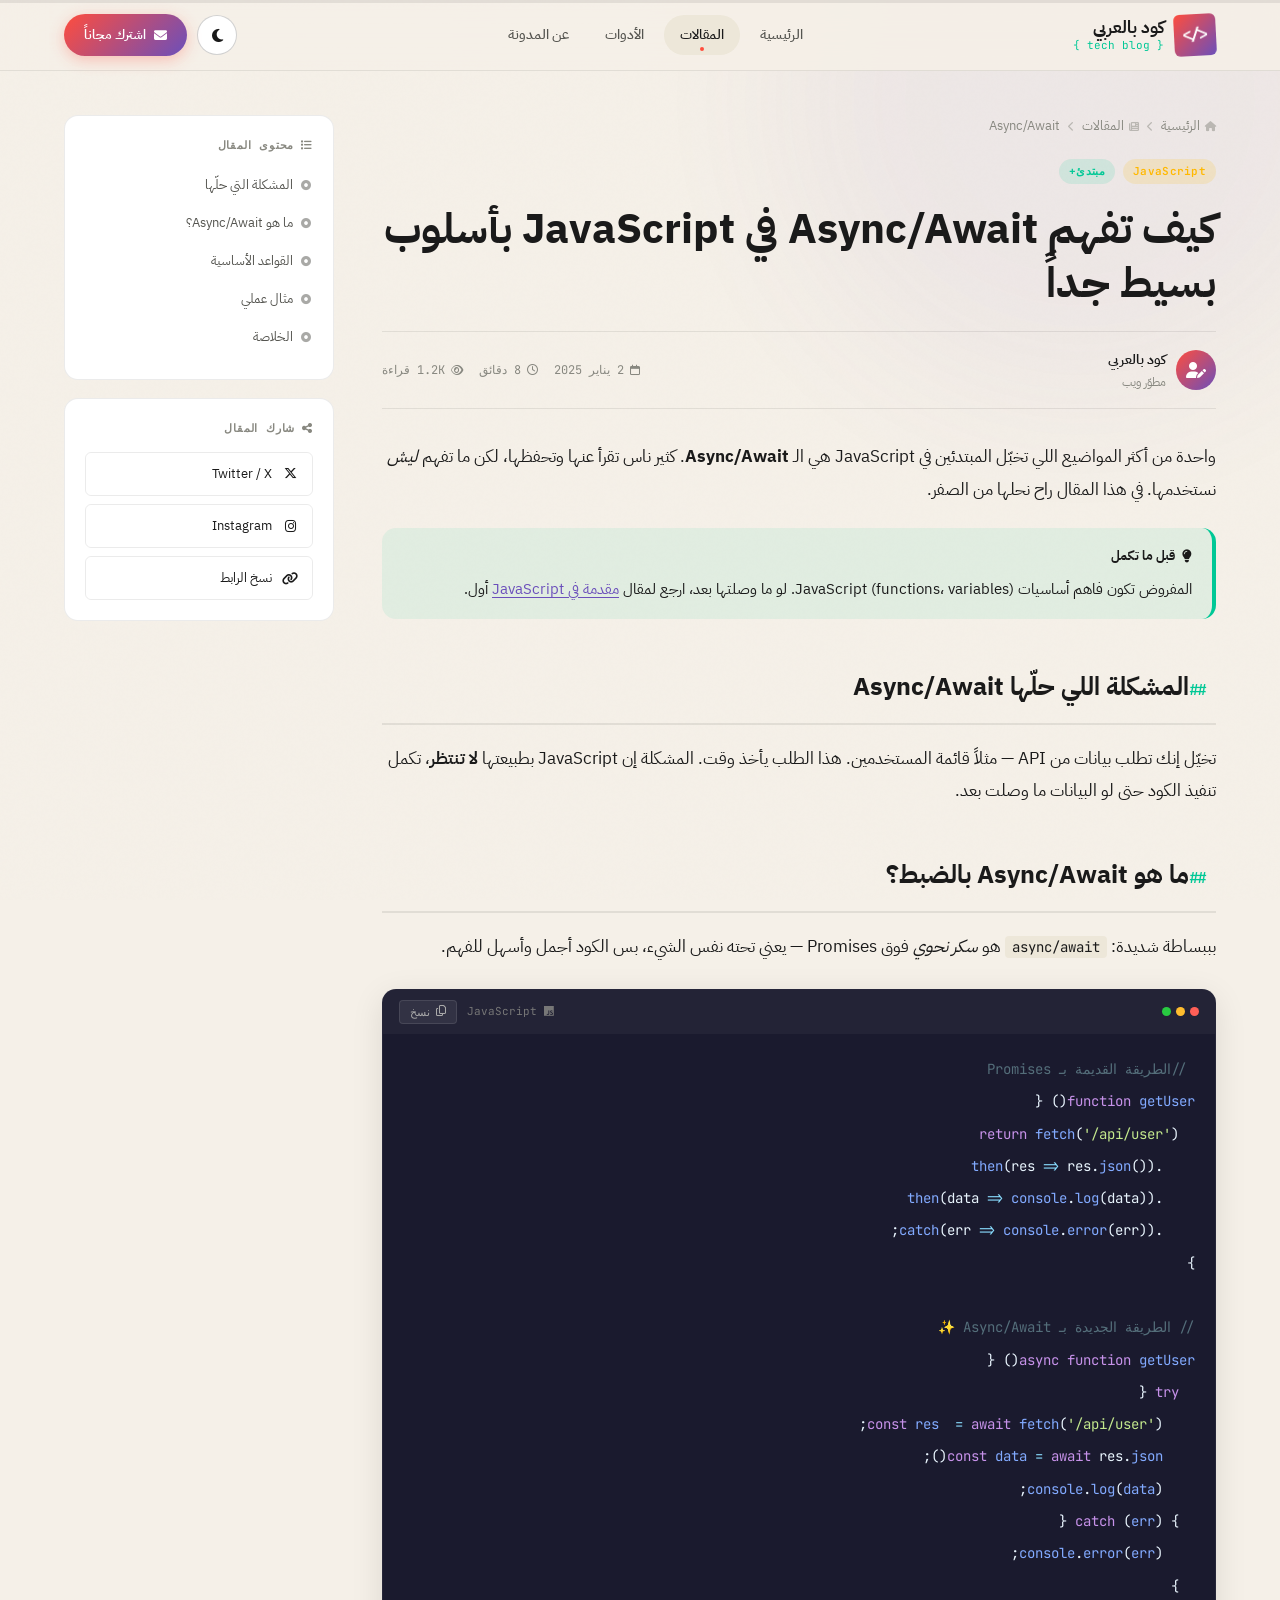
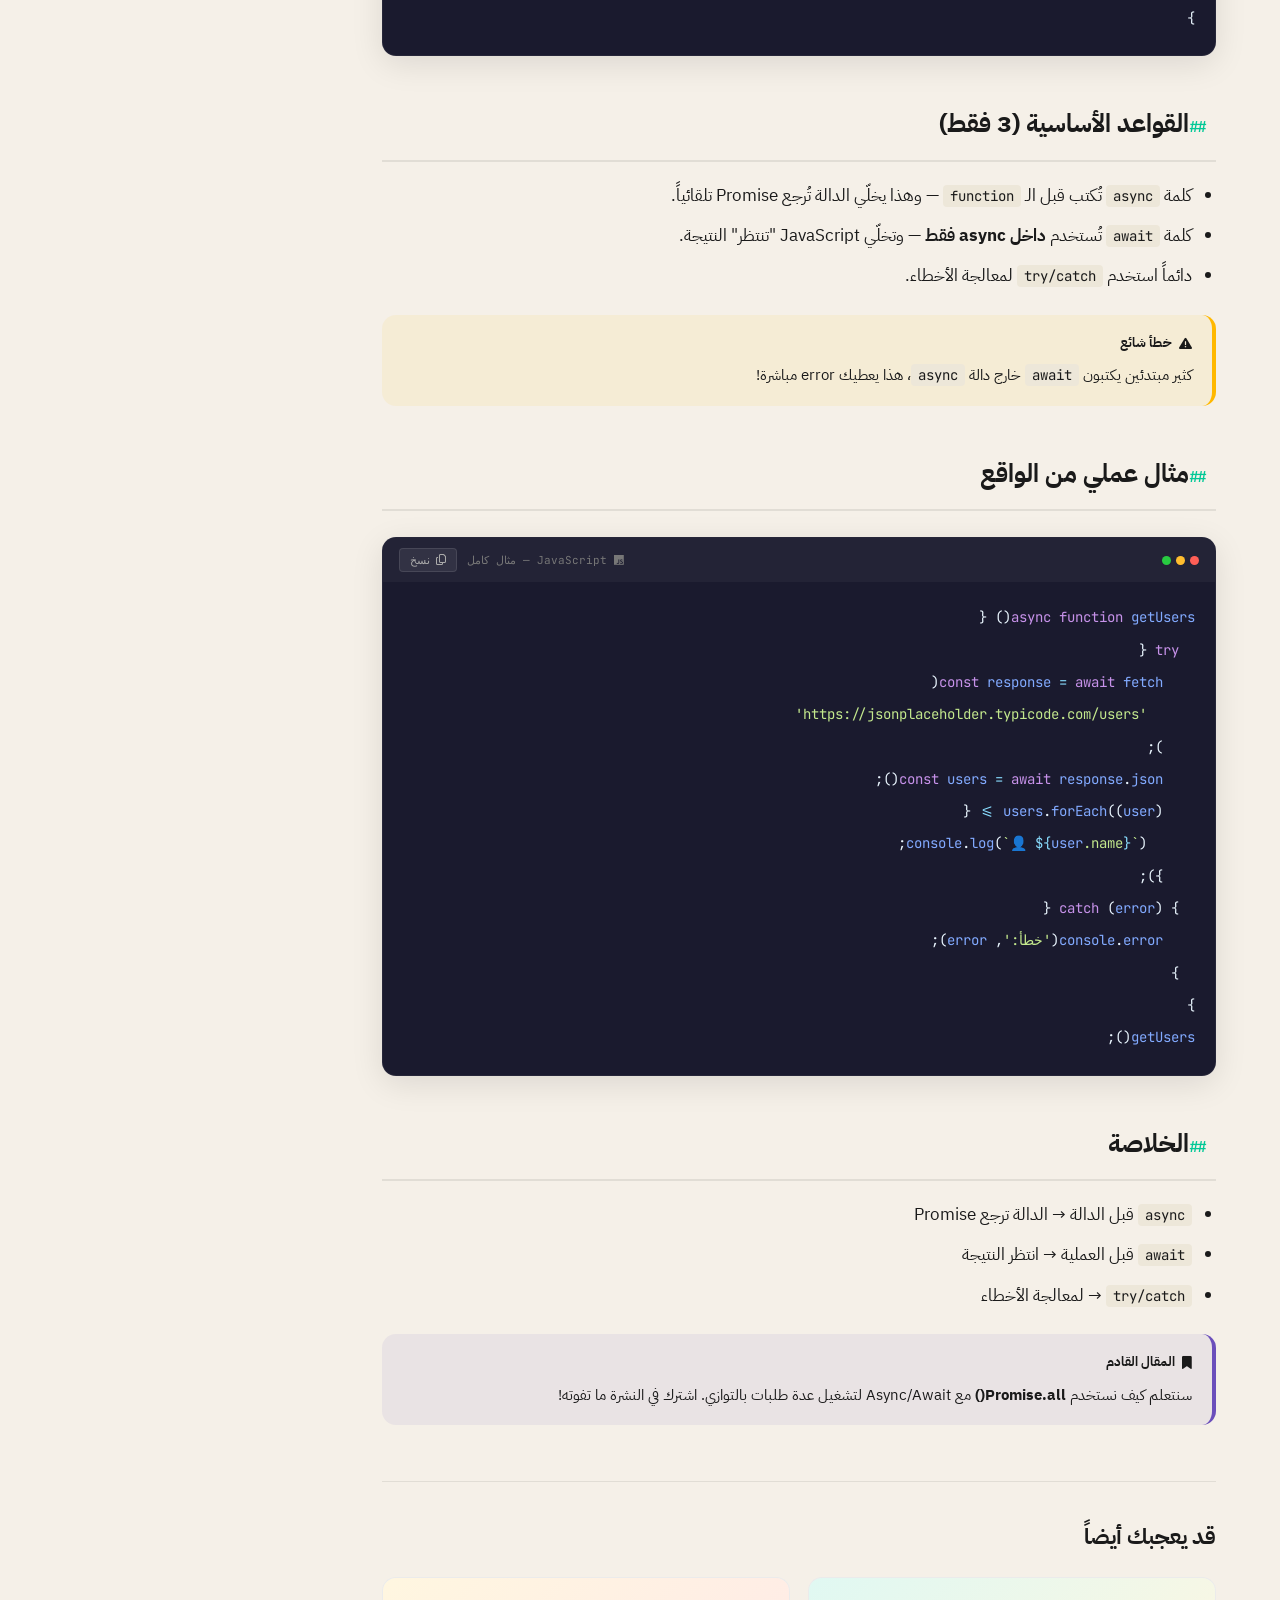
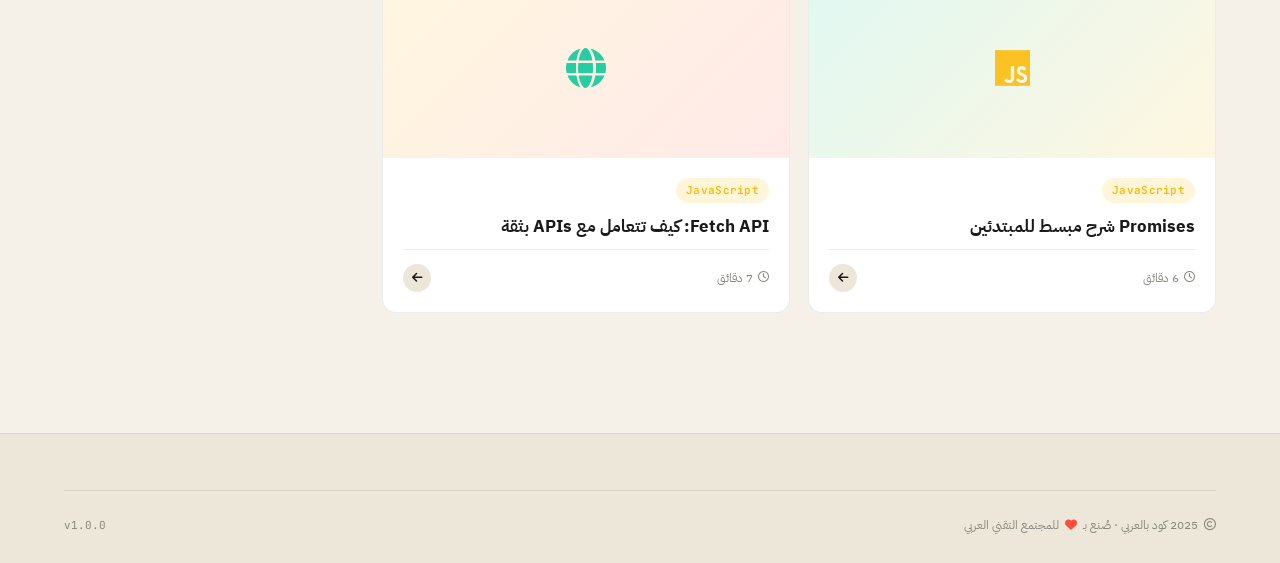
==== blog/article.html @ d5d23e2a "first commit" ====
<!DOCTYPE html>
<html lang="ar" dir="rtl" data-theme="light">
<head>
  <meta charset="UTF-8" />
  <meta name="viewport" content="width=device-width, initial-scale=1.0" />
  <title>Async/Await في JavaScript | كود بالعربي</title>
  <link rel="stylesheet" href="../css/style.css" />
  <link rel="stylesheet" href="https://cdnjs.cloudflare.com/ajax/libs/font-awesome/6.5.1/css/all.min.css" />
  <link rel="icon" href="data:image/svg+xml,<svg xmlns='http://www.w3.org/2000/svg' viewBox='0 0 32 32'><rect width='32' height='32' rx='6' fill='%23FF4D3D'/><text y='22' x='5' font-size='16' fill='white' font-family='monospace' font-weight='bold'>&lt;/&gt;</text></svg>" />
  <style>
    .reading-progress { position:fixed; top:0; right:0; left:0; height:3px; background:rgba(0,0,0,0.08); z-index:200; }
    .progress-bar { height:100%; background:linear-gradient(90deg,var(--accent-1),var(--accent-4),var(--accent-2)); width:0%; transition:width 0.1s linear; }

    .article-layout { display:grid; grid-template-columns:1fr 270px; gap:48px; padding:44px 0 80px; align-items:start; }
    @media(max-width:1024px){ .article-layout{grid-template-columns:1fr;} .article-sidebar{display:none;} }

    .article-breadcrumb { display:flex; gap:8px; align-items:center; font-size:13px; color:var(--text-muted); margin-bottom:22px; flex-wrap:wrap; }
    .article-breadcrumb a { color:var(--text-muted); text-decoration:none; display:flex; align-items:center; gap:5px; }
    .article-breadcrumb a:hover { color:var(--accent-1); }
    .article-breadcrumb i { font-size:10px; opacity:0.5; }

    .article-tags { display:flex; gap:8px; flex-wrap:wrap; margin-bottom:18px; }
    .article-title { font-size:clamp(24px,4vw,42px); font-weight:700; line-height:1.3; margin-bottom:20px; }

    .article-meta { display:flex; align-items:center; gap:20px; padding:16px 0; border-top:1px solid var(--border); border-bottom:1px solid var(--border); margin-bottom:32px; flex-wrap:wrap; }
    .author { display:flex; align-items:center; gap:10px; }
    .author-avatar { width:40px; height:40px; border-radius:50%; background:linear-gradient(135deg,var(--accent-1),var(--accent-4)); display:flex; align-items:center; justify-content:center; font-size:16px; color:#fff; flex-shrink:0; }
    .author-name { font-size:14px; font-weight:600; }
    .author-role { font-size:12px; color:var(--text-muted); }
    .meta-items { display:flex; gap:16px; flex-wrap:wrap; margin-right:auto; }
    .meta-item { display:flex; align-items:center; gap:6px; font-size:12px; color:var(--text-muted); font-family:var(--font-mono); }
    .meta-item i { font-size:11px; }

    .article-body { font-size:17px; line-height:1.9; }
    .article-body h2 { font-size:25px; font-weight:700; margin:44px 0 18px; padding-bottom:12px; border-bottom:2px solid var(--border); }
    .article-body h2::before { content:'## '; font-family:var(--font-mono); font-size:15px; color:var(--accent-2); }
    .article-body h3 { font-size:20px; font-weight:700; margin:34px 0 14px; }
    .article-body p { margin-bottom:20px; }
    .article-body a { color:var(--accent-4); text-decoration:underline; text-underline-offset:3px; }
    .article-body ul,.article-body ol { padding-right:24px; margin-bottom:20px; }
    .article-body li { margin-bottom:8px; }
    .article-body code { font-family:var(--font-mono); font-size:14px; background:var(--bg-secondary); padding:2px 7px; border-radius:4px; }

    .code-block { background:var(--bg-code); border-radius:var(--radius-md); overflow:hidden; margin:26px 0; border:1px solid rgba(255,255,255,0.05); box-shadow:var(--shadow-md); }
    .code-block-header { background:rgba(255,255,255,0.04); padding:10px 16px; display:flex; align-items:center; gap:10px; }
    .code-block-dots { display:flex; gap:5px; }
    .code-block-dots span { width:9px; height:9px; border-radius:50%; }
    .code-block-dots span:nth-child(1){background:#FF5F57;}
    .code-block-dots span:nth-child(2){background:#FFBD2E;}
    .code-block-dots span:nth-child(3){background:#28CA41;}
    .code-block-lang { font-family:var(--font-mono); font-size:11px; color:#777; margin-right:auto; }
    .code-copy-btn { display:inline-flex; align-items:center; gap:6px; background:rgba(255,255,255,0.07); border:1px solid rgba(255,255,255,0.1); color:#aaa; font-size:11px; font-family:var(--font-mono); padding:4px 10px; border-radius:4px; cursor:pointer; transition:all var(--transition); }
    .code-copy-btn:hover { background:rgba(255,255,255,0.14); color:#fff; }
    .code-copy-btn.copied { color:var(--accent-2); border-color:var(--accent-2); }
    .code-block pre { padding:20px; overflow-x:auto; margin:0; }
    .code-block code { font-family:var(--font-mono); font-size:14px; line-height:1.8; color:#E8F4FD; background:none; padding:0; border-radius:0; }

    .note { padding:16px 20px; border-radius:var(--radius-md); margin:22px 0; border-right:4px solid; font-size:15px; }
    .note-info { background:rgba(107,79,187,0.08); border-color:var(--accent-4); }
    .note-tip  { background:rgba(0,200,150,0.08);  border-color:var(--accent-2); }
    .note-warn { background:rgba(255,184,0,0.08);  border-color:var(--accent-3); }
    .note-title { font-weight:700; margin-bottom:6px; font-size:13px; display:flex; align-items:center; gap:7px; }

    .article-sidebar { position:sticky; top:100px; }
    .sidebar-box { background:var(--bg-card); border:1px solid var(--border); border-radius:var(--radius-md); padding:20px; margin-bottom:18px; }
    .sidebar-box-title { font-size:11px; font-weight:700; font-family:var(--font-mono); color:var(--text-muted); letter-spacing:0.8px; text-transform:uppercase; margin-bottom:14px; display:flex; align-items:center; gap:7px; }
    .toc-list { list-style:none; }
    .toc-list li { margin-bottom:6px; }
    .toc-list a { font-size:13px; color:var(--text-secondary); text-decoration:none; display:flex; align-items:center; gap:8px; padding:5px 0 5px 12px; border-right:2px solid transparent; transition:all var(--transition); }
    .toc-list a i { font-size:10px; opacity:0.5; }
    .toc-list a:hover,.toc-list a.active { color:var(--accent-1); border-right-color:var(--accent-1); }
    .share-btns { display:flex; flex-direction:column; gap:8px; }
    .share-btn { display:flex; align-items:center; gap:10px; padding:10px 14px; border-radius:var(--radius-sm); border:1px solid var(--border); background:transparent; font-family:var(--font-ar); font-size:13px; color:var(--text-primary); cursor:pointer; transition:all var(--transition); text-decoration:none; }
    .share-btn i { width:16px; text-align:center; }
    .share-btn:hover { background:var(--bg-secondary); transform:translateX(-4px); }

    .article-footer { margin-top:56px; padding-top:36px; border-top:1px solid var(--border); }
    .related-title { font-size:22px; font-weight:700; margin-bottom:22px; }
    .related-grid { display:grid; grid-template-columns:repeat(2,1fr); gap:18px; }
    @media(max-width:640px){ .related-grid{grid-template-columns:1fr;} }
  </style>
</head>
<body>

  <div class="reading-progress"><div class="progress-bar" id="progress-bar"></div></div>
  <div class="bg-noise"></div>
  <div class="bg-orbs"><div class="orb orb-1" style="opacity:0.05;"></div></div>

  <div class="wrapper">

    <header class="site-header">
      <div class="container">
        <div class="header-inner">
          <a href="../index.html" class="logo">
            <div class="logo-mark">&lt;/&gt;</div>
            <div class="logo-text">
              <span class="logo-title">كود بالعربي</span>
              <span class="logo-sub">{ tech blog }</span>
            </div>
          </a>
          <nav class="site-nav">
            <a href="../index.html"       class="nav-link">الرئيسية</a>
            <a href="index.html"          class="nav-link active">المقالات</a>
            <a href="../tools/index.html" class="nav-link">الأدوات</a>
            <a href="../index.html#about" class="nav-link">عن المدونة</a>
          </nav>
          <div class="header-actions">
            <button class="btn-theme" id="theme-toggle"><i class="fa-solid fa-moon"></i></button>
            <a href="../index.html#newsletter" class="btn-subscribe">
              <i class="fa-solid fa-envelope"></i> اشترك مجاناً
            </a>
          </div>
        </div>
      </div>
    </header>

    <div class="container">
      <div class="article-layout">

        <main>
          <header class="article-header reveal">
            <nav class="article-breadcrumb">
              <a href="../index.html"><i class="fa-solid fa-house"></i> الرئيسية</a>
              <i class="fa-solid fa-chevron-left"></i>
              <a href="index.html"><i class="fa-solid fa-newspaper"></i> المقالات</a>
              <i class="fa-solid fa-chevron-left"></i>
              <span>Async/Await</span>
            </nav>

            <div class="article-tags">
              <span class="card-tag tag-js">JavaScript</span>
              <span class="card-tag" style="background:rgba(0,200,150,0.12);color:var(--accent-2);">مبتدئ+</span>
            </div>

            <h1 class="article-title">كيف تفهم Async/Await في JavaScript بأسلوب بسيط جداً</h1>

            <div class="article-meta">
              <div class="author">
                <div class="author-avatar"><i class="fa-solid fa-user-pen"></i></div>
                <div>
                  <div class="author-name">كود بالعربي</div>
                  <div class="author-role">مطوّر ويب</div>
                </div>
              </div>
              <div class="meta-items">
                <span class="meta-item"><i class="fa-regular fa-calendar"></i> 2 يناير 2025</span>
                <span class="meta-item"><i class="fa-regular fa-clock"></i> 8 دقائق</span>
                <span class="meta-item"><i class="fa-regular fa-eye"></i> 1.2K قراءة</span>
              </div>
            </div>
          </header>

          <article class="article-body reveal">

            <p>واحدة من أكثر المواضيع اللي تخبّل المبتدئين في JavaScript هي الـ <strong>Async/Await</strong>. كثير ناس تقرأ عنها وتحفظها، لكن ما تفهم <em>ليش</em> نستخدمها. في هذا المقال راح نحلها من الصفر.</p>

            <div class="note note-tip">
              <div class="note-title"><i class="fa-solid fa-lightbulb"></i> قبل ما تكمل</div>
              المفروض تكون فاهم أساسيات JavaScript (functions، variables). لو ما وصلتها بعد، ارجع لمقال <a href="#">مقدمة في JavaScript</a> أول.
            </div>

            <h2 id="problem">المشكلة اللي حلّها Async/Await</h2>

            <p>تخيّل إنك تطلب بيانات من API — مثلاً قائمة المستخدمين. هذا الطلب يأخذ وقت. المشكلة إن JavaScript بطبيعتها <strong>لا تنتظر</strong>، تكمل تنفيذ الكود حتى لو البيانات ما وصلت بعد.</p>

            <h2 id="what-is">ما هو Async/Await بالضبط؟</h2>

            <p>بببساطة شديدة: <code>async/await</code> هو <em>سكر نحوي</em> فوق Promises — يعني تحته نفس الشيء، بس الكود أجمل وأسهل للفهم.</p>

            <div class="code-block">
              <div class="code-block-header">
                <div class="code-block-dots"><span></span><span></span><span></span></div>
                <span class="code-block-lang"><i class="fa-brands fa-js"></i> JavaScript</span>
                <button class="code-copy-btn" onclick="copyCode(this)">
                  <i class="fa-regular fa-copy"></i> نسخ
                </button>
              </div>
              <pre><code><span class="c-comment">// الطريقة القديمة بـ Promises</span>
<span class="c-keyword">function</span> <span class="c-func">getUser</span>() {
  <span class="c-keyword">return</span> <span class="c-func">fetch</span>(<span class="c-string">'/api/user'</span>)
    .<span class="c-func">then</span>(res <span class="c-op">=></span> res.<span class="c-func">json</span>())
    .<span class="c-func">then</span>(data <span class="c-op">=></span> <span class="c-func">console</span>.<span class="c-func">log</span>(data))
    .<span class="c-func">catch</span>(err <span class="c-op">=></span> <span class="c-func">console</span>.<span class="c-func">error</span>(err));
}

<span class="c-comment">// الطريقة الجديدة بـ Async/Await ✨</span>
<span class="c-keyword">async function</span> <span class="c-func">getUser</span>() {
  <span class="c-keyword">try</span> {
    <span class="c-keyword">const</span> <span class="c-var">res</span>  <span class="c-op">=</span> <span class="c-keyword">await</span> <span class="c-func">fetch</span>(<span class="c-string">'/api/user'</span>);
    <span class="c-keyword">const</span> <span class="c-var">data</span> <span class="c-op">=</span> <span class="c-keyword">await</span> res.<span class="c-func">json</span>();
    <span class="c-func">console</span>.<span class="c-func">log</span>(<span class="c-var">data</span>);
  } <span class="c-keyword">catch</span> (<span class="c-var">err</span>) {
    <span class="c-func">console</span>.<span class="c-func">error</span>(<span class="c-var">err</span>);
  }
}</code></pre>
            </div>

            <h2 id="rules">القواعد الأساسية (3 فقط)</h2>
            <ul>
              <li>كلمة <code>async</code> تُكتب قبل الـ <code>function</code> — وهذا يخلّي الدالة تُرجع Promise تلقائياً.</li>
              <li>كلمة <code>await</code> تُستخدم <strong>داخل async فقط</strong> — وتخلّي JavaScript "تنتظر" النتيجة.</li>
              <li>دائماً استخدم <code>try/catch</code> لمعالجة الأخطاء.</li>
            </ul>

            <div class="note note-warn">
              <div class="note-title"><i class="fa-solid fa-triangle-exclamation"></i> خطأ شائع</div>
              كثير مبتدئين يكتبون <code>await</code> خارج دالة <code>async</code>، هذا يعطيك error مباشرة!
            </div>

            <h2 id="example">مثال عملي من الواقع</h2>

            <div class="code-block">
              <div class="code-block-header">
                <div class="code-block-dots"><span></span><span></span><span></span></div>
                <span class="code-block-lang"><i class="fa-brands fa-js"></i> JavaScript — مثال كامل</span>
                <button class="code-copy-btn" onclick="copyCode(this)">
                  <i class="fa-regular fa-copy"></i> نسخ
                </button>
              </div>
              <pre><code><span class="c-keyword">async function</span> <span class="c-func">getUsers</span>() {
  <span class="c-keyword">try</span> {
    <span class="c-keyword">const</span> <span class="c-var">response</span> <span class="c-op">=</span> <span class="c-keyword">await</span> <span class="c-func">fetch</span>(
      <span class="c-string">'https://jsonplaceholder.typicode.com/users'</span>
    );
    <span class="c-keyword">const</span> <span class="c-var">users</span> <span class="c-op">=</span> <span class="c-keyword">await</span> <span class="c-var">response</span>.<span class="c-func">json</span>();
    <span class="c-var">users</span>.<span class="c-func">forEach</span>((<span class="c-var">user</span>) <span class="c-op">=></span> {
      <span class="c-func">console</span>.<span class="c-func">log</span>(<span class="c-string">`👤 <span class="c-op">${</span><span class="c-var">user</span>.name<span class="c-op">}</span>`</span>);
    });
  } <span class="c-keyword">catch</span> (<span class="c-var">error</span>) {
    <span class="c-func">console</span>.<span class="c-func">error</span>(<span class="c-string">'خطأ:'</span>, <span class="c-var">error</span>);
  }
}
<span class="c-func">getUsers</span>();</code></pre>
            </div>

            <h2 id="summary">الخلاصة</h2>
            <ul>
              <li><code>async</code> قبل الدالة → الدالة ترجع Promise</li>
              <li><code>await</code> قبل العملية → انتظر النتيجة</li>
              <li><code>try/catch</code> → لمعالجة الأخطاء</li>
            </ul>

            <div class="note note-info">
              <div class="note-title"><i class="fa-solid fa-bookmark"></i> المقال القادم</div>
              سنتعلم كيف نستخدم <strong>Promise.all()</strong> مع Async/Await لتشغيل عدة طلبات بالتوازي. اشترك في النشرة ما تفوته!
            </div>

          </article>

          <div class="article-footer reveal">
            <h3 class="related-title">قد يعجبك أيضاً</h3>
            <div class="related-grid">
              <a href="article.html" class="article-card">
                <div class="card-image"><div class="card-image-inner bg-grad-2">
                  <i class="fa-brands fa-js card-cat-icon" style="color:#FFB800;"></i>
                </div></div>
                <div class="card-content">
                  <div class="card-meta"><span class="card-tag tag-js">JavaScript</span></div>
                  <h3 class="card-title">Promises شرح مبسط للمبتدئين</h3>
                  <div class="card-footer">
                    <span class="card-read"><i class="fa-regular fa-clock"></i> 6 دقائق</span>
                    <span class="card-arrow"><i class="fa-solid fa-arrow-left"></i></span>
                  </div>
                </div>
              </a>
              <a href="article.html" class="article-card">
                <div class="card-image"><div class="card-image-inner bg-grad-3">
                  <i class="fa-solid fa-globe card-cat-icon" style="color:#00C896;"></i>
                </div></div>
                <div class="card-content">
                  <div class="card-meta"><span class="card-tag tag-js">JavaScript</span></div>
                  <h3 class="card-title">Fetch API: كيف تتعامل مع APIs بثقة</h3>
                  <div class="card-footer">
                    <span class="card-read"><i class="fa-regular fa-clock"></i> 7 دقائق</span>
                    <span class="card-arrow"><i class="fa-solid fa-arrow-left"></i></span>
                  </div>
                </div>
              </a>
            </div>
          </div>
        </main>

        <aside class="article-sidebar">
          <div class="sidebar-box">
            <div class="sidebar-box-title"><i class="fa-solid fa-list"></i> محتوى المقال</div>
            <ul class="toc-list">
              <li><a href="#problem" class="active"><i class="fa-solid fa-circle-dot"></i> المشكلة التي حلّها</a></li>
              <li><a href="#what-is"><i class="fa-solid fa-circle-dot"></i> ما هو Async/Await؟</a></li>
              <li><a href="#rules"><i class="fa-solid fa-circle-dot"></i> القواعد الأساسية</a></li>
              <li><a href="#example"><i class="fa-solid fa-circle-dot"></i> مثال عملي</a></li>
              <li><a href="#summary"><i class="fa-solid fa-circle-dot"></i> الخلاصة</a></li>
            </ul>
          </div>
          <div class="sidebar-box">
            <div class="sidebar-box-title"><i class="fa-solid fa-share-nodes"></i> شارك المقال</div>
            <div class="share-btns">
              <a href="#" class="share-btn"><i class="fa-brands fa-x-twitter"></i> Twitter / X</a>
              <a href="#" class="share-btn"><i class="fa-brands fa-instagram"></i> Instagram</a>
              <a href="#" class="share-btn" onclick="navigator.clipboard.writeText(location.href);return false;">
                <i class="fa-solid fa-link"></i> نسخ الرابط
              </a>
            </div>
          </div>
        </aside>

      </div>
    </div>

    <footer class="site-footer">
      <div class="container">
        <div class="footer-bottom">
          <p class="footer-copy">
            <i class="fa-regular fa-copyright"></i>
            2025 كود بالعربي · صُنع بـ <i class="fa-solid fa-heart" style="color:var(--accent-1);"></i> للمجتمع التقني العربي
          </p>
          <span class="footer-mono">v1.0.0</span>
        </div>
      </div>
    </footer>

  </div>

  <script src="../js/main.js"></script>
  <script>
    window.addEventListener('scroll', () => {
      const total = document.body.scrollHeight - window.innerHeight;
      document.getElementById('progress-bar').style.width = (window.scrollY / total * 100) + '%';
    }, { passive: true });

    const headings  = document.querySelectorAll('h2[id]');
    const tocLinks  = document.querySelectorAll('.toc-list a');
    window.addEventListener('scroll', () => {
      let current = '';
      headings.forEach(h => { if (window.scrollY >= h.offsetTop - 120) current = h.id; });
      tocLinks.forEach(a => a.classList.toggle('active', a.getAttribute('href') === '#' + current));
    }, { passive: true });
  </script>
</body>
</html>
---- css/style.css ----
/* ===================================
   مدونة تقنية عربية - نظام التصميم
   =================================== */

@import url('https://fonts.googleapis.com/css2?family=IBM+Plex+Sans+Arabic:wght@300;400;500;600;700&family=JetBrains+Mono:wght@400;600&display=swap');

/* ── المتغيرات ─────────────────────── */
:root {
  --bg-primary:    #F5F0E8;
  --bg-secondary:  #EDE7D9;
  --bg-card:       #FFFFFF;
  --bg-code:       #1A1A2E;

  --text-primary:  #1A1A1A;
  --text-secondary:#555550;
  --text-muted:    #888880;
  --text-code:     #E8F4FD;

  --accent-1: #FF4D3D;
  --accent-2: #00C896;
  --accent-3: #FFB800;
  --accent-4: #6B4FBB;

  --border:        rgba(0,0,0,0.08);
  --border-strong: rgba(0,0,0,0.18);
  --shadow-sm: 0 2px 8px rgba(0,0,0,0.06);
  --shadow-md: 0 8px 32px rgba(0,0,0,0.10);
  --shadow-lg: 0 20px 60px rgba(0,0,0,0.14);

  --radius-sm: 6px;
  --radius-md: 14px;
  --radius-lg: 24px;
  --radius-xl: 40px;

  --font-ar:   'IBM Plex Sans Arabic', sans-serif;
  --font-mono: 'JetBrains Mono', monospace;
  --transition: 0.3s cubic-bezier(0.4,0,0.2,1);
  --transition-slow: 0.6s cubic-bezier(0.4,0,0.2,1);
}

[data-theme="dark"] {
  --bg-primary:    #0D0D14;
  --bg-secondary:  #13131E;
  --bg-card:       #18182A;
  --bg-code:       #0A0A14;
  --text-primary:  #F0EDE8;
  --text-secondary:#A8A5A0;
  --text-muted:    #666660;
  --accent-1: #FF6B5B;
  --accent-2: #00E5A8;
  --accent-3: #FFD040;
  --accent-4: #9B7FE8;
  --border:        rgba(255,255,255,0.07);
  --border-strong: rgba(255,255,255,0.14);
  --shadow-sm: 0 2px 8px rgba(0,0,0,0.3);
  --shadow-md: 0 8px 32px rgba(0,0,0,0.4);
  --shadow-lg: 0 20px 60px rgba(0,0,0,0.6);
}

/* ── أساسيات ─────────────────────── */
*,*::before,*::after { box-sizing:border-box; margin:0; padding:0; }
html { scroll-behavior:smooth; }
body {
  font-family: var(--font-ar);
  background: var(--bg-primary);
  color: var(--text-primary);
  direction: rtl; text-align: right;
  line-height: 1.7;
  transition: background var(--transition-slow), color var(--transition-slow);
  overflow-x: hidden;
}

/* ── خلفية ─────────────────────── */
.bg-noise {
  position:fixed; inset:0; pointer-events:none; z-index:0; opacity:0.3;
  background-image:url("data:image/svg+xml,%3Csvg viewBox='0 0 256 256' xmlns='http://www.w3.org/2000/svg'%3E%3Cfilter id='n'%3E%3CfeTurbulence type='fractalNoise' baseFrequency='0.9' numOctaves='4' stitchTiles='stitch'/%3E%3C/filter%3E%3Crect width='100%25' height='100%25' filter='url(%23n)' opacity='0.04'/%3E%3C/svg%3E");
}
.bg-orbs { position:fixed; inset:0; pointer-events:none; z-index:0; overflow:hidden; }
.orb { position:absolute; border-radius:50%; filter:blur(80px); opacity:0.10; animation:orbFloat 20s ease-in-out infinite; }
[data-theme="dark"] .orb { opacity:0.16; }
.orb-1 { width:600px;height:600px; background:var(--accent-4); top:-200px;right:-100px; animation-delay:0s; }
.orb-2 { width:400px;height:400px; background:var(--accent-2); bottom:10%;left:-100px; animation-delay:-7s; }
.orb-3 { width:300px;height:300px; background:var(--accent-3); top:50%;left:40%; animation-delay:-14s; }
@keyframes orbFloat {
  0%,100%{ transform:translate(0,0) scale(1); }
  33%{ transform:translate(40px,-30px) scale(1.05); }
  66%{ transform:translate(-20px,20px) scale(0.95); }
}

/* ── هيكل ─────────────────────── */
.wrapper { position:relative; z-index:1; min-height:100vh; }
.container { max-width:1200px; margin:0 auto; padding:0 24px; }
.container--narrow { max-width:780px; margin:0 auto; padding:0 24px; }

/* ── الهيدر ─────────────────────── */
.site-header {
  position:sticky; top:0; z-index:100; padding:14px 0;
  backdrop-filter:blur(20px); -webkit-backdrop-filter:blur(20px);
  background:rgba(245,240,232,0.88);
  border-bottom:1px solid var(--border);
  transition:background var(--transition-slow);
}
[data-theme="dark"] .site-header { background:rgba(13,13,20,0.88); }

.header-inner { display:flex; align-items:center; justify-content:space-between; gap:20px; }

/* شعار */
.logo { display:flex; align-items:center; gap:10px; text-decoration:none; flex-shrink:0; }
.logo-mark {
  width:42px; height:42px;
  background:linear-gradient(135deg,var(--accent-1),var(--accent-4));
  border-radius:var(--radius-sm);
  display:flex; align-items:center; justify-content:center;
  font-family:var(--font-mono); font-size:16px; font-weight:700; color:#fff;
  transform:rotate(-3deg); transition:transform var(--transition);
}
.logo:hover .logo-mark { transform:rotate(0deg) scale(1.05); }
.logo-text { display:flex; flex-direction:column; line-height:1.2; }
.logo-title { font-size:17px; font-weight:700; color:var(--text-primary); transition:color var(--transition-slow); }
.logo-sub { font-size:11px; font-family:var(--font-mono); color:var(--accent-2); }

/* ناف */
.site-nav { display:flex; align-items:center; gap:4px; }
.nav-link {
  padding:8px 16px; border-radius:var(--radius-xl); text-decoration:none;
  font-size:14px; font-weight:500; color:var(--text-secondary);
  transition:all var(--transition); position:relative;
}
.nav-link:hover,.nav-link.active { color:var(--text-primary); background:var(--bg-secondary); }
.nav-link.active::after {
  content:''; position:absolute; bottom:4px; left:50%; transform:translateX(-50%);
  width:4px; height:4px; border-radius:50%; background:var(--accent-1);
}

/* أكشن */
.header-actions { display:flex; align-items:center; gap:10px; }
.btn-theme {
  width:40px; height:40px; border-radius:50%;
  border:1px solid var(--border-strong); background:var(--bg-card);
  cursor:pointer; display:flex; align-items:center; justify-content:center;
  font-size:15px; transition:all var(--transition); color:var(--text-primary);
}
.btn-theme:hover { transform:scale(1.1); border-color:var(--accent-3); box-shadow:0 0 0 3px rgba(255,184,0,0.15); }

.btn-subscribe {
  display:inline-flex; align-items:center; gap:8px;
  padding:10px 20px; border-radius:var(--radius-xl);
  background:linear-gradient(135deg,var(--accent-1),var(--accent-4));
  color:#fff; font-size:13px; font-weight:600; font-family:var(--font-ar);
  border:none; cursor:pointer; text-decoration:none;
  transition:all var(--transition); white-space:nowrap;
  box-shadow:0 4px 15px rgba(255,77,61,0.3);
}
.btn-subscribe:hover { transform:translateY(-2px); box-shadow:0 8px 25px rgba(255,77,61,0.4); }

/* ── هيرو ─────────────────────── */
.hero { padding:90px 0 70px; overflow:hidden; }
.hero-inner { display:grid; grid-template-columns:1fr 420px; gap:60px; align-items:center; }

.hero-badge {
  display:inline-flex; align-items:center; gap:8px;
  padding:6px 14px; border-radius:var(--radius-xl);
  background:var(--bg-card); border:1px solid var(--border);
  font-size:12px; color:var(--text-secondary); margin-bottom:22px;
  box-shadow:var(--shadow-sm);
}
.hero-badge .dot {
  width:6px; height:6px; border-radius:50%; background:var(--accent-2);
  animation:pulse 2s ease-in-out infinite;
}
@keyframes pulse { 0%,100%{opacity:1;transform:scale(1);} 50%{opacity:0.5;transform:scale(0.7);} }

.hero-title { font-size:clamp(34px,5vw,58px); font-weight:700; line-height:1.2; margin-bottom:18px; letter-spacing:-0.5px; }
.hero-title .highlight { position:relative; color:var(--accent-1); display:inline-block; }
.hero-title .highlight::after {
  content:''; position:absolute; bottom:-4px; right:0; left:0; height:4px;
  background:linear-gradient(90deg,transparent,var(--accent-3),var(--accent-1));
  border-radius:2px; animation:underlineGrow 1s ease forwards 0.5s;
  transform-origin:right; transform:scaleX(0);
}
@keyframes underlineGrow { to{transform:scaleX(1);} }
.hero-title .code-word {
  font-family:var(--font-mono);
  background:linear-gradient(135deg,var(--accent-2),var(--accent-4));
  -webkit-background-clip:text; -webkit-text-fill-color:transparent; background-clip:text;
  font-size:0.88em;
}
.hero-desc { font-size:16px; color:var(--text-secondary); max-width:480px; margin-bottom:34px; line-height:1.8; }

.hero-actions { display:flex; gap:14px; align-items:center; flex-wrap:wrap; }
.btn-primary {
  display:inline-flex; align-items:center; gap:8px; padding:13px 26px;
  border-radius:var(--radius-xl); background:var(--text-primary); color:var(--bg-primary);
  font-size:15px; font-weight:600; font-family:var(--font-ar); text-decoration:none;
  transition:all var(--transition); border:2px solid var(--text-primary);
}
.btn-primary:hover { transform:translateY(-3px); box-shadow:var(--shadow-md); }
.btn-secondary {
  display:inline-flex; align-items:center; gap:8px; padding:13px 26px;
  border-radius:var(--radius-xl); background:transparent; color:var(--text-primary);
  font-size:15px; font-weight:600; font-family:var(--font-ar); text-decoration:none;
  transition:all var(--transition); border:2px solid var(--border-strong);
}
.btn-secondary:hover { background:var(--bg-card); transform:translateY(-3px); box-shadow:var(--shadow-md); }

.hero-stats { display:flex; gap:30px; margin-top:44px; padding-top:28px; border-top:1px solid var(--border); }
.stat-num { font-size:26px; font-weight:700; font-family:var(--font-mono); line-height:1; }
.stat-num span { color:var(--accent-2); }
.stat-label { font-size:12px; color:var(--text-muted); margin-top:4px; }

/* بطاقة كود الهيرو */
.hero-card {
  background:var(--bg-card); border:1px solid var(--border);
  border-radius:var(--radius-lg); overflow:hidden; box-shadow:var(--shadow-lg);
  transform:rotate(2deg); transition:transform var(--transition);
}
.hero-card:hover { transform:rotate(0deg); }
.card-header { background:var(--bg-code); padding:12px 16px; display:flex; align-items:center; gap:8px; }
.card-dots { display:flex; gap:6px; }
.card-dots span { width:10px; height:10px; border-radius:50%; }
.card-dots span:nth-child(1){background:#FF5F57;}
.card-dots span:nth-child(2){background:#FFBD2E;}
.card-dots span:nth-child(3){background:#28CA41;}
.card-filename { font-family:var(--font-mono); font-size:12px; color:#888; margin-right:auto; }
.card-body { padding:20px; background:var(--bg-code); }
.code-line { font-family:var(--font-mono); font-size:13px; line-height:1.8; white-space:nowrap; }
.c-keyword{color:#C792EA;} .c-var{color:#82AAFF;} .c-string{color:#C3E88D;}
.c-comment{color:#546E7A;} .c-num{color:#F78C6C;} .c-func{color:#82AAFF;} .c-op{color:#89DDFF;}

/* ── أقسام عامة ─────────────────────── */
.section { padding:70px 0; }
.section-header { display:flex; align-items:flex-end; justify-content:space-between; margin-bottom:44px; gap:20px; }
.section-label {
  display:inline-flex; align-items:center; gap:8px;
  font-family:var(--font-mono); font-size:11px; font-weight:600;
  color:var(--accent-2); letter-spacing:1px; text-transform:uppercase; margin-bottom:10px;
}
.section-label::before { content:''; width:24px; height:2px; background:var(--accent-2); border-radius:1px; }
.section-title { font-size:clamp(22px,3vw,34px); font-weight:700; line-height:1.25; }
.section-link {
  display:inline-flex; align-items:center; gap:6px; color:var(--accent-4);
  text-decoration:none; font-size:14px; font-weight:600;
  transition:gap var(--transition); white-space:nowrap;
}
.section-link:hover { gap:10px; }

/* ── بطاقات المقالات ─────────────────────── */
.articles-grid { display:grid; grid-template-columns:repeat(3,1fr); gap:24px; }

.article-card {
  background:var(--bg-card); border:1px solid var(--border);
  border-radius:var(--radius-md); overflow:hidden;
  transition:all var(--transition); text-decoration:none;
  display:flex; flex-direction:column; position:relative;
}
.article-card::before {
  content:''; position:absolute; inset:0; border-radius:var(--radius-md); padding:1px;
  background:linear-gradient(135deg,var(--accent-1),var(--accent-4),var(--accent-2));
  -webkit-mask:linear-gradient(#fff 0 0) content-box, linear-gradient(#fff 0 0);
  mask:linear-gradient(#fff 0 0) content-box, linear-gradient(#fff 0 0);
  -webkit-mask-composite:xor; mask-composite:exclude;
  opacity:0; transition:opacity var(--transition);
}
.article-card:hover::before { opacity:1; }
.article-card:hover { transform:translateY(-6px); box-shadow:var(--shadow-lg); border-color:transparent; }
.article-card.featured { grid-column:span 2; flex-direction:row; }

.card-image { position:relative; overflow:hidden; }
.article-card.featured .card-image { width:280px; flex-shrink:0; }
.card-image-inner {
  height:180px; display:flex; align-items:center; justify-content:center;
  font-size:44px; position:relative; overflow:hidden;
}
.article-card.featured .card-image-inner { height:100%; min-height:220px; }
.bg-grad-1 { background:linear-gradient(135deg,rgba(255,77,61,0.12),rgba(107,79,187,0.12)); }
.bg-grad-2 { background:linear-gradient(135deg,rgba(0,200,150,0.12),rgba(255,184,0,0.12)); }
.bg-grad-3 { background:linear-gradient(135deg,rgba(255,184,0,0.12),rgba(255,77,61,0.12)); }
.bg-grad-4 { background:linear-gradient(135deg,rgba(107,79,187,0.12),rgba(0,200,150,0.12)); }

/* أيقونة الفئة في البطاقة */
.card-cat-icon { font-size:40px; opacity:0.85; }

.card-content { padding:20px; flex:1; display:flex; flex-direction:column; }
.card-meta { display:flex; align-items:center; gap:10px; margin-bottom:12px; flex-wrap:wrap; }
.card-tag {
  padding:3px 10px; border-radius:var(--radius-xl);
  font-size:11px; font-weight:600; font-family:var(--font-mono); letter-spacing:0.3px;
}
.tag-js     { background:rgba(255,184,0,0.15); color:var(--accent-3); }
.tag-css    { background:rgba(107,79,187,0.15); color:var(--accent-4); }
.tag-html   { background:rgba(255,77,61,0.15);  color:var(--accent-1); }
.tag-python { background:rgba(0,200,150,0.15);  color:var(--accent-2); }
.tag-tools  { background:rgba(107,79,187,0.15); color:var(--accent-4); }
.card-date  { font-size:11px; color:var(--text-muted); font-family:var(--font-mono); margin-right:auto; }

.card-title { font-size:17px; font-weight:700; line-height:1.4; color:var(--text-primary); margin-bottom:10px; transition:color var(--transition); }
.article-card:hover .card-title { color:var(--accent-1); }
.article-card.featured .card-title { font-size:21px; }

.card-desc { font-size:14px; color:var(--text-secondary); line-height:1.7; flex:1; margin-bottom:16px; }
.card-footer { display:flex; align-items:center; justify-content:space-between; padding-top:14px; border-top:1px solid var(--border); }
.card-read { font-size:12px; color:var(--text-muted); display:flex; align-items:center; gap:5px; }
.card-read i { font-size:11px; }
.card-arrow {
  width:28px; height:28px; border-radius:50%; background:var(--bg-secondary);
  display:flex; align-items:center; justify-content:center; font-size:12px;
  transition:all var(--transition); color:var(--text-primary);
}
.article-card:hover .card-arrow { background:var(--accent-1); color:#fff; transform:translateX(-4px); }

/* ── الأدوات ─────────────────────── */
.tools-grid { display:grid; grid-template-columns:repeat(4,1fr); gap:20px; }
.tool-card {
  background:var(--bg-card); border:1px solid var(--border);
  border-radius:var(--radius-md); padding:24px 20px;
  text-decoration:none; transition:all var(--transition);
  display:flex; flex-direction:column; gap:12px; position:relative; overflow:hidden;
}
.tool-card::after {
  content:''; position:absolute; bottom:0; right:0; left:0; height:3px;
  background:linear-gradient(90deg,var(--accent-2),var(--accent-4));
  transform:scaleX(0); transition:transform var(--transition); transform-origin:right;
}
.tool-card:hover::after { transform:scaleX(1); }
.tool-card:hover { transform:translateY(-4px); box-shadow:var(--shadow-md); }
.tool-icon { font-size:32px; color:var(--accent-4); line-height:1; }
.tool-name { font-size:16px; font-weight:700; color:var(--text-primary); }
.tool-desc { font-size:13px; color:var(--text-secondary); line-height:1.6; flex:1; }
.tool-badge {
  display:inline-flex; align-items:center; gap:5px; padding:4px 10px;
  border-radius:var(--radius-xl); font-size:10px; font-weight:700;
  font-family:var(--font-mono); background:rgba(0,200,150,0.12); color:var(--accent-2);
  letter-spacing:0.5px; width:fit-content;
}

/* ── النشرة البريدية ─────────────────────── */
.newsletter { padding:70px 0; }
.newsletter-inner {
  background:var(--bg-card); border:1px solid var(--border); border-radius:var(--radius-lg);
  padding:60px; display:grid; grid-template-columns:1fr 380px; gap:60px;
  align-items:center; position:relative; overflow:hidden;
}
.newsletter-inner::before {
  content:''; position:absolute; top:-80px; left:-80px; width:280px; height:280px;
  border-radius:50%; background:linear-gradient(135deg,var(--accent-1),var(--accent-4));
  opacity:0.06; filter:blur(40px);
}
.newsletter-title { font-size:30px; font-weight:700; margin-bottom:12px; line-height:1.3; }
.newsletter-desc { color:var(--text-secondary); font-size:15px; line-height:1.7; }

.newsletter-form { display:flex; flex-direction:column; gap:12px; }
.input-group {
  display:flex; border:1px solid var(--border-strong); border-radius:var(--radius-xl);
  overflow:hidden; background:var(--bg-primary);
  transition:border-color var(--transition), box-shadow var(--transition);
}
.input-group:focus-within { border-color:var(--accent-4); box-shadow:0 0 0 3px rgba(107,79,187,0.15); }
.input-group input {
  flex:1; padding:13px 18px; background:transparent; border:none; outline:none;
  font-family:var(--font-ar); font-size:14px; color:var(--text-primary);
  direction:rtl; min-width:0;
}
.input-group input::placeholder { color:var(--text-muted); }
.input-group button {
  display:inline-flex; align-items:center; gap:7px;
  padding:13px 18px; background:linear-gradient(135deg,var(--accent-1),var(--accent-4));
  color:#fff; border:none; font-family:var(--font-ar); font-size:13px; font-weight:600;
  cursor:pointer; white-space:nowrap; transition:opacity var(--transition); flex-shrink:0;
}
.input-group button:hover { opacity:0.9; }
.input-group button:disabled { opacity:0.7; cursor:not-allowed; }
.newsletter-note { font-size:12px; color:var(--text-muted); display:flex; align-items:center; gap:6px; }
.nl-message { font-size:13px; font-weight:600; min-height:18px; }

/* ── فوتر ─────────────────────── */
.site-footer { background:var(--bg-secondary); border-top:1px solid var(--border); padding:56px 0 28px; margin-top:40px; }
.footer-grid { display:grid; grid-template-columns:2fr 1fr 1fr 1fr; gap:48px; margin-bottom:44px; }
.footer-about p { font-size:13px; color:var(--text-secondary); line-height:1.7; max-width:280px; margin-top:14px; }
.footer-col h4 { font-size:12px; font-weight:700; color:var(--text-primary); margin-bottom:16px; font-family:var(--font-mono); letter-spacing:0.5px; text-transform:uppercase; }
.footer-links { list-style:none; display:flex; flex-direction:column; gap:8px; }
.footer-links a {
  font-size:13px; color:var(--text-secondary); text-decoration:none;
  display:flex; align-items:center; gap:8px; transition:color var(--transition);
}
.footer-links a i { font-size:11px; opacity:0.6; width:14px; }
.footer-links a:hover { color:var(--accent-1); }
.footer-links a:hover i { opacity:1; }

.social-links { display:flex; gap:10px; margin-top:18px; }
.social-btn {
  width:36px; height:36px; border-radius:var(--radius-sm);
  background:var(--bg-card); border:1px solid var(--border);
  display:flex; align-items:center; justify-content:center;
  font-size:14px; text-decoration:none; transition:all var(--transition); color:var(--text-secondary);
}
.social-btn:hover { transform:translateY(-2px); border-color:var(--accent-2); color:var(--accent-2); }

.footer-bottom { display:flex; align-items:center; justify-content:space-between; padding-top:24px; border-top:1px solid var(--border); }
.footer-copy { font-size:12px; color:var(--text-muted); display:flex; align-items:center; gap:6px; }
.footer-mono { font-family:var(--font-mono); font-size:11px; color:var(--text-muted); }

/* ── Reveal Animation ─────────────────────── */
.reveal { opacity:0; transform:translateY(28px); transition:opacity 0.7s ease, transform 0.7s ease; }
.reveal.visible { opacity:1; transform:translateY(0); }

/* ── Hero load animation ─────────────────────── */
@keyframes fadeIn { from{opacity:0;transform:translateY(20px);} to{opacity:1;transform:translateY(0);} }
.hero-content > * { animation:fadeIn 0.7s ease forwards; opacity:0; }
.hero-badge{animation-delay:0.1s;} .hero-title{animation-delay:0.2s;}
.hero-desc{animation-delay:0.3s;} .hero-actions{animation-delay:0.4s;} .hero-stats{animation-delay:0.5s;}

/* ── Responsive ─────────────────────── */
@media(max-width:1024px){
  .articles-grid{grid-template-columns:repeat(2,1fr);}
  .article-card.featured{grid-column:span 2;}
  .tools-grid{grid-template-columns:repeat(2,1fr);}
  .footer-grid{grid-template-columns:1fr 1fr;}
  .hero-inner{grid-template-columns:1fr;}
  .hero-card{display:none;}
  .newsletter-inner{grid-template-columns:1fr;}
}
@media(max-width:768px){
  .site-nav{display:none;}
  .articles-grid{grid-template-columns:1fr;}
  .article-card.featured{grid-column:span 1;flex-direction:column;}
  .article-card.featured .card-image{width:100%;}
  .article-card.featured .card-image-inner{min-height:160px;}
  .tools-grid{grid-template-columns:1fr 1fr;}
  .footer-grid{grid-template-columns:1fr;gap:28px;}
  .newsletter-inner{padding:32px 22px;}
  .hero{padding:56px 0 36px;}
  .hero-stats{gap:20px;}
}
@media(max-width:480px){
  .tools-grid{grid-template-columns:1fr;}
  .hero-title{font-size:30px;}
}

/* ── Scrollbar & Selection ─────────────────────── */
::-webkit-scrollbar{width:6px;}
::-webkit-scrollbar-track{background:var(--bg-primary);}
::-webkit-scrollbar-thumb{background:var(--border-strong);border-radius:3px;}
::-webkit-scrollbar-thumb:hover{background:var(--text-muted);}
::selection{background:rgba(107,79,187,0.22);color:var(--text-primary);}
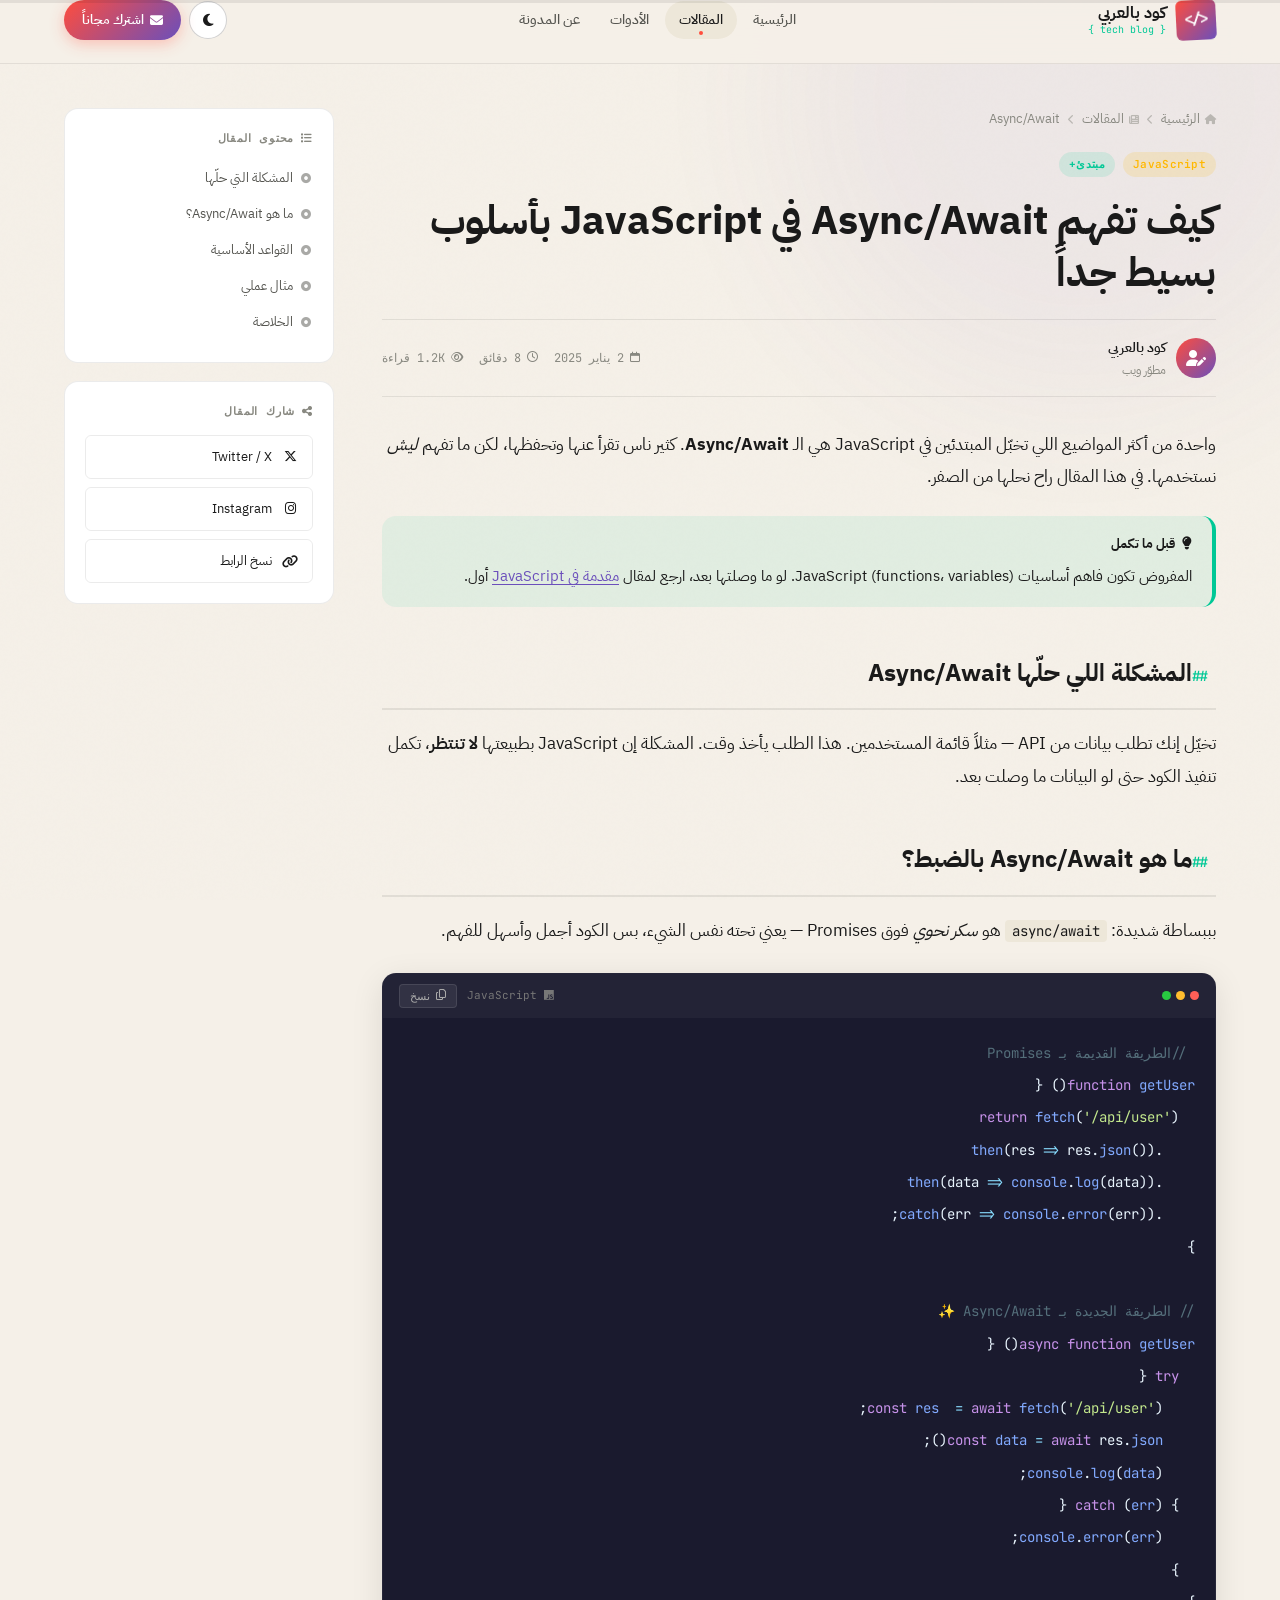
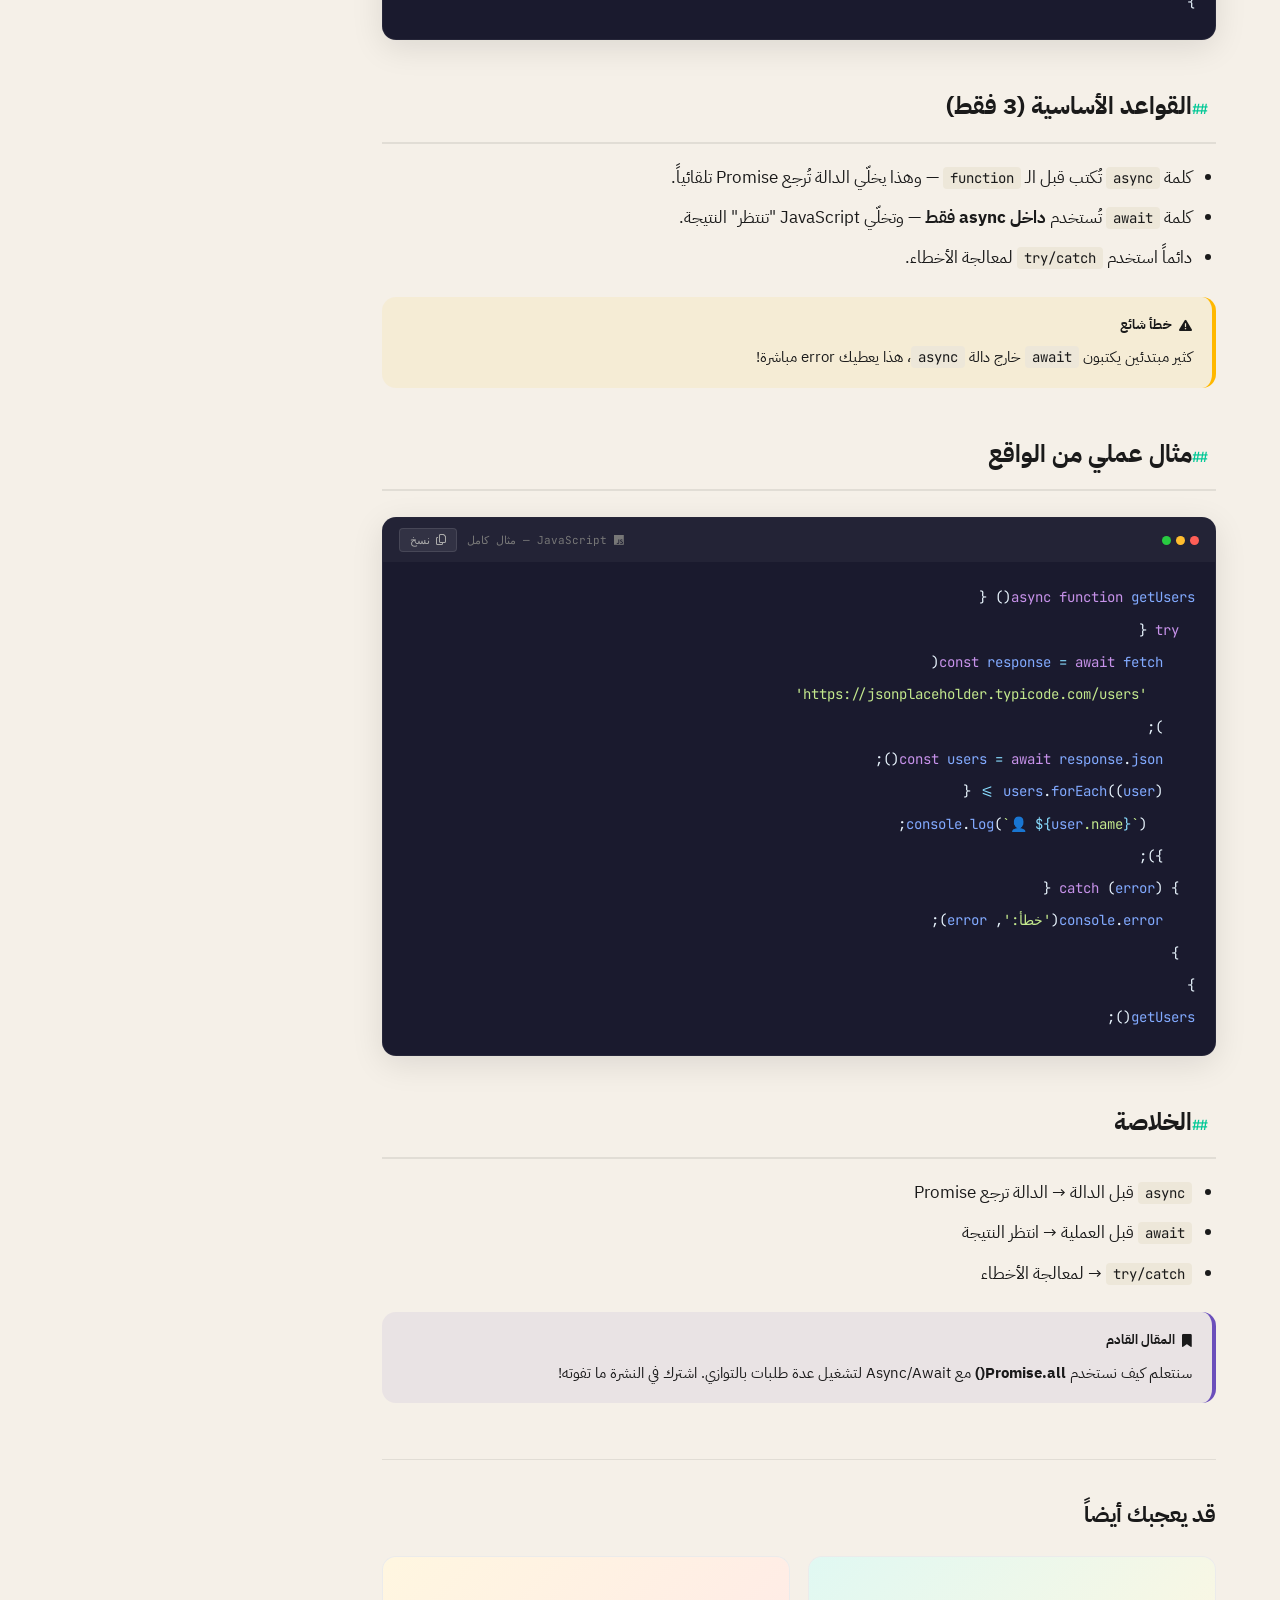
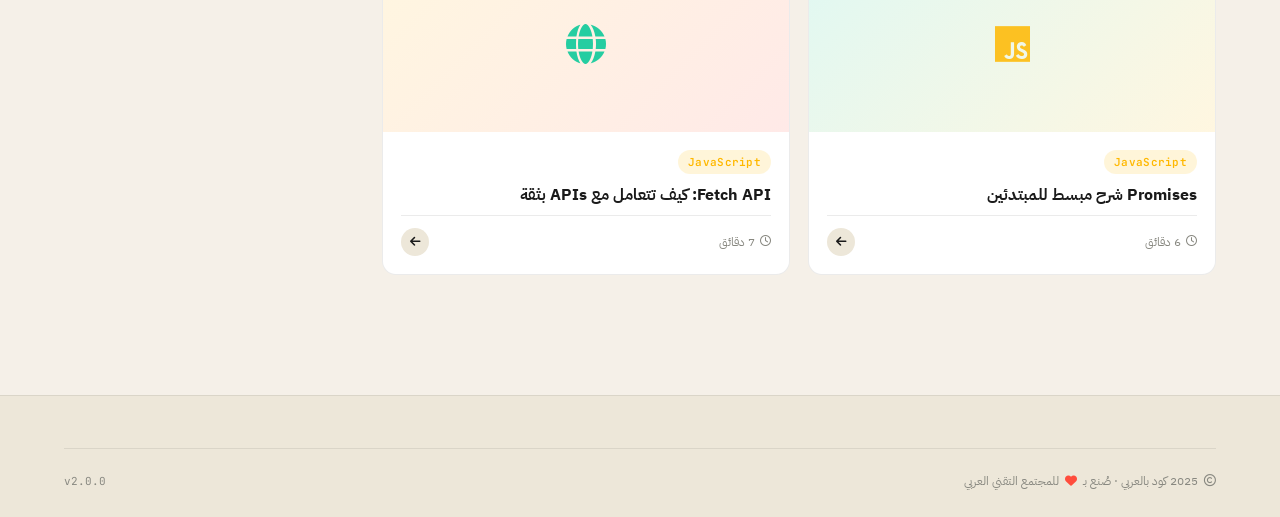
==== commit fc012ef3: "update" ====
--- a/blog/article.html
+++ b/blog/article.html
@@ -8,76 +8,148 @@
   <link rel="stylesheet" href="https://cdnjs.cloudflare.com/ajax/libs/font-awesome/6.5.1/css/all.min.css" />
   <link rel="icon" href="data:image/svg+xml,<svg xmlns='http://www.w3.org/2000/svg' viewBox='0 0 32 32'><rect width='32' height='32' rx='6' fill='%23FF4D3D'/><text y='22' x='5' font-size='16' fill='white' font-family='monospace' font-weight='bold'>&lt;/&gt;</text></svg>" />
   <style>
-    .reading-progress { position:fixed; top:0; right:0; left:0; height:3px; background:rgba(0,0,0,0.08); z-index:200; }
+    /* ── شريط التقدم ── */
+    .reading-progress { position:fixed; top:0; right:0; left:0; height:3px; background:rgba(0,0,0,0.08); z-index:200; pointer-events:none; }
     .progress-bar { height:100%; background:linear-gradient(90deg,var(--accent-1),var(--accent-4),var(--accent-2)); width:0%; transition:width 0.1s linear; }
 
-    .article-layout { display:grid; grid-template-columns:1fr 270px; gap:48px; padding:44px 0 80px; align-items:start; }
-    @media(max-width:1024px){ .article-layout{grid-template-columns:1fr;} .article-sidebar{display:none;} }
-
-    .article-breadcrumb { display:flex; gap:8px; align-items:center; font-size:13px; color:var(--text-muted); margin-bottom:22px; flex-wrap:wrap; }
-    .article-breadcrumb a { color:var(--text-muted); text-decoration:none; display:flex; align-items:center; gap:5px; }
-    .article-breadcrumb a:hover { color:var(--accent-1); }
-    .article-breadcrumb i { font-size:10px; opacity:0.5; }
-
-    .article-tags { display:flex; gap:8px; flex-wrap:wrap; margin-bottom:18px; }
-    .article-title { font-size:clamp(24px,4vw,42px); font-weight:700; line-height:1.3; margin-bottom:20px; }
-
-    .article-meta { display:flex; align-items:center; gap:20px; padding:16px 0; border-top:1px solid var(--border); border-bottom:1px solid var(--border); margin-bottom:32px; flex-wrap:wrap; }
-    .author { display:flex; align-items:center; gap:10px; }
-    .author-avatar { width:40px; height:40px; border-radius:50%; background:linear-gradient(135deg,var(--accent-1),var(--accent-4)); display:flex; align-items:center; justify-content:center; font-size:16px; color:#fff; flex-shrink:0; }
-    .author-name { font-size:14px; font-weight:600; }
-    .author-role { font-size:12px; color:var(--text-muted); }
-    .meta-items { display:flex; gap:16px; flex-wrap:wrap; margin-right:auto; }
-    .meta-item { display:flex; align-items:center; gap:6px; font-size:12px; color:var(--text-muted); font-family:var(--font-mono); }
-    .meta-item i { font-size:11px; }
-
-    .article-body { font-size:17px; line-height:1.9; }
-    .article-body h2 { font-size:25px; font-weight:700; margin:44px 0 18px; padding-bottom:12px; border-bottom:2px solid var(--border); }
-    .article-body h2::before { content:'## '; font-family:var(--font-mono); font-size:15px; color:var(--accent-2); }
-    .article-body h3 { font-size:20px; font-weight:700; margin:34px 0 14px; }
-    .article-body p { margin-bottom:20px; }
-    .article-body a { color:var(--accent-4); text-decoration:underline; text-underline-offset:3px; }
-    .article-body ul,.article-body ol { padding-right:24px; margin-bottom:20px; }
-    .article-body li { margin-bottom:8px; }
-    .article-body code { font-family:var(--font-mono); font-size:14px; background:var(--bg-secondary); padding:2px 7px; border-radius:4px; }
-
-    .code-block { background:var(--bg-code); border-radius:var(--radius-md); overflow:hidden; margin:26px 0; border:1px solid rgba(255,255,255,0.05); box-shadow:var(--shadow-md); }
-    .code-block-header { background:rgba(255,255,255,0.04); padding:10px 16px; display:flex; align-items:center; gap:10px; }
-    .code-block-dots { display:flex; gap:5px; }
-    .code-block-dots span { width:9px; height:9px; border-radius:50%; }
+    /* ── تخطيط المقال ── */
+    .article-layout {
+      display: grid;
+      grid-template-columns: 1fr 270px;
+      gap: 48px;
+      padding: 44px 0 80px;
+      align-items: start;
+    }
+    @media(max-width:1024px){
+      .article-layout { grid-template-columns: 1fr; }
+      .article-sidebar { display: none; }
+    }
+
+    /* ── Breadcrumb ── */
+    .article-breadcrumb {
+      display: flex; gap: 8px; align-items: center;
+      font-size: 13px; color: var(--text-muted);
+      margin-bottom: 22px; flex-wrap: wrap;
+    }
+    .article-breadcrumb a { color: var(--text-muted); text-decoration: none; display: flex; align-items: center; gap: 5px; }
+    .article-breadcrumb a:hover { color: var(--accent-1); }
+    .article-breadcrumb i { font-size: 10px; opacity: 0.5; }
+
+    .article-tags { display: flex; gap: 8px; flex-wrap: wrap; margin-bottom: 18px; }
+    .article-title { font-size: clamp(22px,4vw,40px); font-weight: 700; line-height: 1.3; margin-bottom: 20px; }
+
+    /* ── ميتا ── */
+    .article-meta {
+      display: flex; align-items: center; gap: 20px;
+      padding: 16px 0; border-top: 1px solid var(--border); border-bottom: 1px solid var(--border);
+      margin-bottom: 32px; flex-wrap: wrap;
+    }
+    .author { display: flex; align-items: center; gap: 10px; }
+    .author-avatar {
+      width: 40px; height: 40px; border-radius: 50%;
+      background: linear-gradient(135deg,var(--accent-1),var(--accent-4));
+      display: flex; align-items: center; justify-content: center;
+      font-size: 16px; color: #fff; flex-shrink: 0;
+    }
+    .author-name { font-size: 14px; font-weight: 600; }
+    .author-role { font-size: 12px; color: var(--text-muted); }
+    .meta-items { display: flex; gap: 16px; flex-wrap: wrap; margin-right: auto; }
+    .meta-item { display: flex; align-items: center; gap: 6px; font-size: 12px; color: var(--text-muted); font-family: var(--font-mono); }
+    .meta-item i { font-size: 11px; }
+
+    /* ── جسم المقال ── */
+    .article-body { font-size: 17px; line-height: 1.9; }
+    .article-body h2 { font-size: 24px; font-weight: 700; margin: 44px 0 18px; padding-bottom: 12px; border-bottom: 2px solid var(--border); }
+    .article-body h2::before { content: '## '; font-family: var(--font-mono); font-size: 14px; color: var(--accent-2); }
+    .article-body h3 { font-size: 19px; font-weight: 700; margin: 34px 0 14px; }
+    .article-body p { margin-bottom: 20px; }
+    .article-body a { color: var(--accent-4); text-decoration: underline; text-underline-offset: 3px; }
+    .article-body ul, .article-body ol { padding-right: 24px; margin-bottom: 20px; }
+    .article-body li { margin-bottom: 8px; }
+    .article-body code {
+      font-family: var(--font-mono); font-size: 14px;
+      background: var(--bg-secondary); padding: 2px 7px; border-radius: 4px;
+    }
+
+    /* ── بلوك الكود ── */
+    .code-block {
+      background: var(--bg-code); border-radius: var(--radius-md);
+      overflow: hidden; margin: 26px 0;
+      border: 1px solid rgba(255,255,255,0.05); box-shadow: var(--shadow-md);
+    }
+    .code-block-header {
+      background: rgba(255,255,255,0.04); padding: 10px 16px;
+      display: flex; align-items: center; gap: 10px;
+    }
+    .code-block-dots { display: flex; gap: 5px; }
+    .code-block-dots span { width: 9px; height: 9px; border-radius: 50%; }
     .code-block-dots span:nth-child(1){background:#FF5F57;}
     .code-block-dots span:nth-child(2){background:#FFBD2E;}
     .code-block-dots span:nth-child(3){background:#28CA41;}
-    .code-block-lang { font-family:var(--font-mono); font-size:11px; color:#777; margin-right:auto; }
-    .code-copy-btn { display:inline-flex; align-items:center; gap:6px; background:rgba(255,255,255,0.07); border:1px solid rgba(255,255,255,0.1); color:#aaa; font-size:11px; font-family:var(--font-mono); padding:4px 10px; border-radius:4px; cursor:pointer; transition:all var(--transition); }
-    .code-copy-btn:hover { background:rgba(255,255,255,0.14); color:#fff; }
-    .code-copy-btn.copied { color:var(--accent-2); border-color:var(--accent-2); }
-    .code-block pre { padding:20px; overflow-x:auto; margin:0; }
-    .code-block code { font-family:var(--font-mono); font-size:14px; line-height:1.8; color:#E8F4FD; background:none; padding:0; border-radius:0; }
-
-    .note { padding:16px 20px; border-radius:var(--radius-md); margin:22px 0; border-right:4px solid; font-size:15px; }
-    .note-info { background:rgba(107,79,187,0.08); border-color:var(--accent-4); }
-    .note-tip  { background:rgba(0,200,150,0.08);  border-color:var(--accent-2); }
-    .note-warn { background:rgba(255,184,0,0.08);  border-color:var(--accent-3); }
-    .note-title { font-weight:700; margin-bottom:6px; font-size:13px; display:flex; align-items:center; gap:7px; }
-
-    .article-sidebar { position:sticky; top:100px; }
-    .sidebar-box { background:var(--bg-card); border:1px solid var(--border); border-radius:var(--radius-md); padding:20px; margin-bottom:18px; }
-    .sidebar-box-title { font-size:11px; font-weight:700; font-family:var(--font-mono); color:var(--text-muted); letter-spacing:0.8px; text-transform:uppercase; margin-bottom:14px; display:flex; align-items:center; gap:7px; }
-    .toc-list { list-style:none; }
-    .toc-list li { margin-bottom:6px; }
-    .toc-list a { font-size:13px; color:var(--text-secondary); text-decoration:none; display:flex; align-items:center; gap:8px; padding:5px 0 5px 12px; border-right:2px solid transparent; transition:all var(--transition); }
-    .toc-list a i { font-size:10px; opacity:0.5; }
-    .toc-list a:hover,.toc-list a.active { color:var(--accent-1); border-right-color:var(--accent-1); }
-    .share-btns { display:flex; flex-direction:column; gap:8px; }
-    .share-btn { display:flex; align-items:center; gap:10px; padding:10px 14px; border-radius:var(--radius-sm); border:1px solid var(--border); background:transparent; font-family:var(--font-ar); font-size:13px; color:var(--text-primary); cursor:pointer; transition:all var(--transition); text-decoration:none; }
-    .share-btn i { width:16px; text-align:center; }
-    .share-btn:hover { background:var(--bg-secondary); transform:translateX(-4px); }
-
-    .article-footer { margin-top:56px; padding-top:36px; border-top:1px solid var(--border); }
-    .related-title { font-size:22px; font-weight:700; margin-bottom:22px; }
-    .related-grid { display:grid; grid-template-columns:repeat(2,1fr); gap:18px; }
-    @media(max-width:640px){ .related-grid{grid-template-columns:1fr;} }
+    .code-block-lang { font-family: var(--font-mono); font-size: 11px; color: #777; margin-right: auto; }
+    .code-copy-btn {
+      display: inline-flex; align-items: center; gap: 6px;
+      background: rgba(255,255,255,0.07); border: 1px solid rgba(255,255,255,0.1);
+      color: #aaa; font-size: 11px; font-family: var(--font-mono);
+      padding: 4px 10px; border-radius: 4px; cursor: pointer;
+      transition: all var(--transition); flex-shrink: 0;
+    }
+    .code-copy-btn:hover { background: rgba(255,255,255,0.14); color: #fff; }
+    .code-copy-btn.copied { color: var(--accent-2); border-color: var(--accent-2); }
+    .code-block pre { padding: 20px; overflow-x: auto; margin: 0; }
+    .code-block code { font-family: var(--font-mono); font-size: 14px; line-height: 1.8; color: #E8F4FD; background: none; padding: 0; border-radius: 0; }
+
+    /* ── ملاحظات ── */
+    .note { padding: 16px 20px; border-radius: var(--radius-md); margin: 22px 0; border-right: 4px solid; font-size: 15px; }
+    .note-info { background: rgba(107,79,187,0.08); border-color: var(--accent-4); }
+    .note-tip  { background: rgba(0,200,150,0.08);  border-color: var(--accent-2); }
+    .note-warn { background: rgba(255,184,0,0.08);  border-color: var(--accent-3); }
+    .note-title { font-weight: 700; margin-bottom: 6px; font-size: 13px; display: flex; align-items: center; gap: 7px; }
+
+    /* ── السايدبار ── */
+    .article-sidebar { position: sticky; top: calc(var(--header-h) + 20px); }
+    .sidebar-box {
+      background: var(--bg-card); border: 1px solid var(--border);
+      border-radius: var(--radius-md); padding: 20px; margin-bottom: 18px;
+    }
+    .sidebar-box-title {
+      font-size: 11px; font-weight: 700; font-family: var(--font-mono);
+      color: var(--text-muted); letter-spacing: 0.8px; text-transform: uppercase;
+      margin-bottom: 14px; display: flex; align-items: center; gap: 7px;
+    }
+    .toc-list { list-style: none; }
+    .toc-list li { margin-bottom: 4px; }
+    .toc-list a {
+      font-size: 13px; color: var(--text-secondary); text-decoration: none;
+      display: flex; align-items: center; gap: 8px;
+      padding: 5px 0 5px 12px; border-right: 2px solid transparent;
+      transition: all var(--transition);
+    }
+    .toc-list a i { font-size: 10px; opacity: 0.5; }
+    .toc-list a:hover, .toc-list a.active { color: var(--accent-1); border-right-color: var(--accent-1); }
+    .share-btns { display: flex; flex-direction: column; gap: 8px; }
+    .share-btn {
+      display: flex; align-items: center; gap: 10px;
+      padding: 10px 14px; border-radius: var(--radius-sm);
+      border: 1px solid var(--border); background: transparent;
+      font-family: var(--font-ar); font-size: 13px; color: var(--text-primary);
+      cursor: pointer; transition: all var(--transition); text-decoration: none;
+    }
+    .share-btn i { width: 16px; text-align: center; }
+    .share-btn:hover { background: var(--bg-secondary); transform: translateX(-4px); }
+
+    /* ── فوتر المقال ── */
+    .article-footer { margin-top: 56px; padding-top: 36px; border-top: 1px solid var(--border); }
+    .related-title { font-size: 22px; font-weight: 700; margin-bottom: 22px; }
+    .related-grid { display: grid; grid-template-columns: repeat(2,1fr); gap: 18px; }
+    @media(max-width:640px){ .related-grid { grid-template-columns: 1fr; } }
+
+    @media(max-width:768px){
+      .article-layout { padding: 28px 0 56px; gap: 28px; }
+      .article-body { font-size: 16px; }
+      .code-block pre { padding: 14px; }
+      .code-block code { font-size: 13px; }
+    }
   </style>
 </head>
 <body>
@@ -88,6 +160,7 @@
 
   <div class="wrapper">
 
+    <!-- ══ هيدر ══ -->
     <header class="site-header">
       <div class="container">
         <div class="header-inner">
@@ -109,10 +182,27 @@
             <a href="../index.html#newsletter" class="btn-subscribe">
               <i class="fa-solid fa-envelope"></i> اشترك مجاناً
             </a>
+            <button class="menu-toggle" id="menu-toggle" aria-label="القائمة" aria-expanded="false">
+              <span></span><span></span><span></span>
+            </button>
           </div>
         </div>
       </div>
     </header>
+
+    <!-- ══ موبايل ناف ══ -->
+    <nav class="mobile-nav" id="mobile-nav">
+      <a href="../index.html"       class="nav-link">الرئيسية</a>
+      <a href="index.html"          class="nav-link active">المقالات</a>
+      <a href="../tools/index.html" class="nav-link">الأدوات</a>
+      <a href="../index.html#about" class="nav-link">عن المدونة</a>
+      <div class="mobile-nav-footer">
+        <button class="btn-theme" id="mobile-theme-toggle"><i class="fa-solid fa-moon"></i></button>
+        <a href="../index.html#newsletter" class="btn-subscribe">
+          <i class="fa-solid fa-envelope"></i> اشترك مجاناً
+        </a>
+      </div>
+    </nav>
 
     <div class="container">
       <div class="article-layout">
@@ -313,7 +403,7 @@
             <i class="fa-regular fa-copyright"></i>
             2025 كود بالعربي · صُنع بـ <i class="fa-solid fa-heart" style="color:var(--accent-1);"></i> للمجتمع التقني العربي
           </p>
-          <span class="footer-mono">v1.0.0</span>
+          <span class="footer-mono">v2.0.0</span>
         </div>
       </div>
     </footer>
@@ -322,13 +412,15 @@
 
   <script src="../js/main.js"></script>
   <script>
+    // شريط التقدم
     window.addEventListener('scroll', () => {
       const total = document.body.scrollHeight - window.innerHeight;
       document.getElementById('progress-bar').style.width = (window.scrollY / total * 100) + '%';
     }, { passive: true });
 
-    const headings  = document.querySelectorAll('h2[id]');
-    const tocLinks  = document.querySelectorAll('.toc-list a');
+    // TOC active
+    const headings = document.querySelectorAll('h2[id]');
+    const tocLinks = document.querySelectorAll('.toc-list a');
     window.addEventListener('scroll', () => {
       let current = '';
       headings.forEach(h => { if (window.scrollY >= h.offsetTop - 120) current = h.id; });
@@ -336,4 +428,4 @@
     }, { passive: true });
   </script>
 </body>
-</html>
+</html>
--- a/css/style.css
+++ b/css/style.css
@@ -1,10 +1,11 @@
 /* ===================================
-   مدونة تقنية عربية - نظام التصميم
+   كود بالعربي — نظام التصميم v2.0
+   Responsive · Modern · RTL-First
    =================================== */
 
 @import url('https://fonts.googleapis.com/css2?family=IBM+Plex+Sans+Arabic:wght@300;400;500;600;700&family=JetBrains+Mono:wght@400;600&display=swap');
 
-/* ── المتغيرات ─────────────────────── */
+/* ══ المتغيرات ══════════════════════ */
 :root {
   --bg-primary:    #F5F0E8;
   --bg-secondary:  #EDE7D9;
@@ -36,6 +37,8 @@
   --font-mono: 'JetBrains Mono', monospace;
   --transition: 0.3s cubic-bezier(0.4,0,0.2,1);
   --transition-slow: 0.6s cubic-bezier(0.4,0,0.2,1);
+
+  --header-h: 64px;
 }
 
 [data-theme="dark"] {
@@ -57,20 +60,24 @@
   --shadow-lg: 0 20px 60px rgba(0,0,0,0.6);
 }
 
-/* ── أساسيات ─────────────────────── */
+/* ══ ريست ══════════════════════════ */
 *,*::before,*::after { box-sizing:border-box; margin:0; padding:0; }
-html { scroll-behavior:smooth; }
+html { scroll-behavior:smooth; font-size:16px; }
 body {
   font-family: var(--font-ar);
   background: var(--bg-primary);
   color: var(--text-primary);
-  direction: rtl; text-align: right;
+  direction: rtl;
+  text-align: right;
   line-height: 1.7;
   transition: background var(--transition-slow), color var(--transition-slow);
   overflow-x: hidden;
-}
-
-/* ── خلفية ─────────────────────── */
+  -webkit-font-smoothing: antialiased;
+}
+img { max-width:100%; display:block; }
+a { color: inherit; }
+
+/* ══ خلفية زخرفية ══════════════════ */
 .bg-noise {
   position:fixed; inset:0; pointer-events:none; z-index:0; opacity:0.3;
   background-image:url("data:image/svg+xml,%3Csvg viewBox='0 0 256 256' xmlns='http://www.w3.org/2000/svg'%3E%3Cfilter id='n'%3E%3CfeTurbulence type='fractalNoise' baseFrequency='0.9' numOctaves='4' stitchTiles='stitch'/%3E%3C/filter%3E%3Crect width='100%25' height='100%25' filter='url(%23n)' opacity='0.04'/%3E%3C/svg%3E");
@@ -78,367 +85,660 @@
 .bg-orbs { position:fixed; inset:0; pointer-events:none; z-index:0; overflow:hidden; }
 .orb { position:absolute; border-radius:50%; filter:blur(80px); opacity:0.10; animation:orbFloat 20s ease-in-out infinite; }
 [data-theme="dark"] .orb { opacity:0.16; }
-.orb-1 { width:600px;height:600px; background:var(--accent-4); top:-200px;right:-100px; animation-delay:0s; }
-.orb-2 { width:400px;height:400px; background:var(--accent-2); bottom:10%;left:-100px; animation-delay:-7s; }
-.orb-3 { width:300px;height:300px; background:var(--accent-3); top:50%;left:40%; animation-delay:-14s; }
+.orb-1 { width:600px; height:600px; background:var(--accent-4); top:-200px; right:-100px; animation-delay:0s; }
+.orb-2 { width:400px; height:400px; background:var(--accent-2); bottom:10%; left:-100px; animation-delay:-7s; }
+.orb-3 { width:300px; height:300px; background:var(--accent-3); top:50%; left:40%; animation-delay:-14s; }
+
 @keyframes orbFloat {
   0%,100%{ transform:translate(0,0) scale(1); }
   33%{ transform:translate(40px,-30px) scale(1.05); }
   66%{ transform:translate(-20px,20px) scale(0.95); }
 }
 
-/* ── هيكل ─────────────────────── */
+/* ══ هيكل الصفحة ════════════════════ */
 .wrapper { position:relative; z-index:1; min-height:100vh; }
-.container { max-width:1200px; margin:0 auto; padding:0 24px; }
-.container--narrow { max-width:780px; margin:0 auto; padding:0 24px; }
-
-/* ── الهيدر ─────────────────────── */
+
+.container {
+  max-width: 1200px;
+  margin: 0 auto;
+  padding: 0 24px;
+}
+.container--narrow {
+  max-width: 780px;
+  margin: 0 auto;
+  padding: 0 24px;
+}
+
+/* ══ الهيدر ══════════════════════════ */
 .site-header {
-  position:sticky; top:0; z-index:100; padding:14px 0;
-  backdrop-filter:blur(20px); -webkit-backdrop-filter:blur(20px);
-  background:rgba(245,240,232,0.88);
-  border-bottom:1px solid var(--border);
-  transition:background var(--transition-slow);
-}
-[data-theme="dark"] .site-header { background:rgba(13,13,20,0.88); }
-
-.header-inner { display:flex; align-items:center; justify-content:space-between; gap:20px; }
-
-/* شعار */
-.logo { display:flex; align-items:center; gap:10px; text-decoration:none; flex-shrink:0; }
+  position: sticky;
+  top: 0;
+  z-index: 100;
+  height: var(--header-h);
+  backdrop-filter: blur(20px);
+  -webkit-backdrop-filter: blur(20px);
+  background: rgba(245,240,232,0.9);
+  border-bottom: 1px solid var(--border);
+  transition: background var(--transition-slow), box-shadow var(--transition);
+}
+[data-theme="dark"] .site-header { background: rgba(13,13,20,0.9); }
+.site-header.scrolled { box-shadow: var(--shadow-md); }
+
+.header-inner {
+  display: flex;
+  align-items: center;
+  justify-content: space-between;
+  gap: 16px;
+  height: 100%;
+}
+
+/* الشعار */
+.logo {
+  display: flex;
+  align-items: center;
+  gap: 10px;
+  text-decoration: none;
+  flex-shrink: 0;
+}
 .logo-mark {
-  width:42px; height:42px;
-  background:linear-gradient(135deg,var(--accent-1),var(--accent-4));
-  border-radius:var(--radius-sm);
-  display:flex; align-items:center; justify-content:center;
-  font-family:var(--font-mono); font-size:16px; font-weight:700; color:#fff;
-  transform:rotate(-3deg); transition:transform var(--transition);
-}
-.logo:hover .logo-mark { transform:rotate(0deg) scale(1.05); }
-.logo-text { display:flex; flex-direction:column; line-height:1.2; }
-.logo-title { font-size:17px; font-weight:700; color:var(--text-primary); transition:color var(--transition-slow); }
-.logo-sub { font-size:11px; font-family:var(--font-mono); color:var(--accent-2); }
-
-/* ناف */
-.site-nav { display:flex; align-items:center; gap:4px; }
+  width: 40px; height: 40px;
+  background: linear-gradient(135deg, var(--accent-1), var(--accent-4));
+  border-radius: var(--radius-sm);
+  display: flex; align-items: center; justify-content: center;
+  font-family: var(--font-mono); font-size: 15px; font-weight: 700; color: #fff;
+  transform: rotate(-3deg);
+  transition: transform var(--transition);
+  flex-shrink: 0;
+}
+.logo:hover .logo-mark { transform: rotate(0deg) scale(1.05); }
+.logo-text { display: flex; flex-direction: column; line-height: 1.2; }
+.logo-title { font-size: 16px; font-weight: 700; color: var(--text-primary); transition: color var(--transition-slow); }
+.logo-sub   { font-size: 10px; font-family: var(--font-mono); color: var(--accent-2); }
+
+/* الناف */
+.site-nav { display: flex; align-items: center; gap: 2px; }
 .nav-link {
-  padding:8px 16px; border-radius:var(--radius-xl); text-decoration:none;
-  font-size:14px; font-weight:500; color:var(--text-secondary);
-  transition:all var(--transition); position:relative;
-}
-.nav-link:hover,.nav-link.active { color:var(--text-primary); background:var(--bg-secondary); }
+  padding: 7px 14px;
+  border-radius: var(--radius-xl);
+  text-decoration: none;
+  font-size: 14px; font-weight: 500;
+  color: var(--text-secondary);
+  transition: all var(--transition);
+  position: relative;
+  white-space: nowrap;
+}
+.nav-link:hover, .nav-link.active { color: var(--text-primary); background: var(--bg-secondary); }
 .nav-link.active::after {
-  content:''; position:absolute; bottom:4px; left:50%; transform:translateX(-50%);
-  width:4px; height:4px; border-radius:50%; background:var(--accent-1);
-}
-
-/* أكشن */
-.header-actions { display:flex; align-items:center; gap:10px; }
+  content: '';
+  position: absolute; bottom: 4px; left: 50%; transform: translateX(-50%);
+  width: 4px; height: 4px; border-radius: 50%;
+  background: var(--accent-1);
+}
+
+/* أكشنز الهيدر */
+.header-actions { display: flex; align-items: center; gap: 8px; flex-shrink: 0; }
+
 .btn-theme {
-  width:40px; height:40px; border-radius:50%;
-  border:1px solid var(--border-strong); background:var(--bg-card);
-  cursor:pointer; display:flex; align-items:center; justify-content:center;
-  font-size:15px; transition:all var(--transition); color:var(--text-primary);
-}
-.btn-theme:hover { transform:scale(1.1); border-color:var(--accent-3); box-shadow:0 0 0 3px rgba(255,184,0,0.15); }
+  width: 38px; height: 38px; border-radius: 50%;
+  border: 1px solid var(--border-strong);
+  background: var(--bg-card);
+  cursor: pointer;
+  display: flex; align-items: center; justify-content: center;
+  font-size: 14px;
+  transition: all var(--transition);
+  color: var(--text-primary);
+  flex-shrink: 0;
+}
+.btn-theme:hover { transform: scale(1.1); border-color: var(--accent-3); box-shadow: 0 0 0 3px rgba(255,184,0,0.15); }
 
 .btn-subscribe {
-  display:inline-flex; align-items:center; gap:8px;
-  padding:10px 20px; border-radius:var(--radius-xl);
-  background:linear-gradient(135deg,var(--accent-1),var(--accent-4));
-  color:#fff; font-size:13px; font-weight:600; font-family:var(--font-ar);
-  border:none; cursor:pointer; text-decoration:none;
-  transition:all var(--transition); white-space:nowrap;
-  box-shadow:0 4px 15px rgba(255,77,61,0.3);
-}
-.btn-subscribe:hover { transform:translateY(-2px); box-shadow:0 8px 25px rgba(255,77,61,0.4); }
-
-/* ── هيرو ─────────────────────── */
-.hero { padding:90px 0 70px; overflow:hidden; }
-.hero-inner { display:grid; grid-template-columns:1fr 420px; gap:60px; align-items:center; }
+  display: inline-flex; align-items: center; gap: 6px;
+  padding: 9px 18px;
+  border-radius: var(--radius-xl);
+  background: linear-gradient(135deg, var(--accent-1), var(--accent-4));
+  color: #fff;
+  font-size: 13px; font-weight: 600;
+  font-family: var(--font-ar);
+  border: none; cursor: pointer;
+  text-decoration: none;
+  transition: all var(--transition);
+  white-space: nowrap;
+  box-shadow: 0 4px 15px rgba(255,77,61,0.3);
+}
+.btn-subscribe:hover { transform: translateY(-2px); box-shadow: 0 8px 25px rgba(255,77,61,0.4); }
+
+/* موبايل ناف */
+.menu-toggle {
+  display: none;
+  width: 38px; height: 38px;
+  background: var(--bg-card);
+  border: 1px solid var(--border-strong);
+  border-radius: var(--radius-sm);
+  cursor: pointer;
+  flex-direction: column;
+  align-items: center;
+  justify-content: center;
+  gap: 5px;
+  flex-shrink: 0;
+  transition: all var(--transition);
+}
+.menu-toggle span {
+  display: block;
+  width: 18px; height: 2px;
+  background: var(--text-primary);
+  border-radius: 2px;
+  transition: all var(--transition);
+}
+.menu-toggle.active span:nth-child(1) { transform: rotate(45deg) translate(5px, 5px); }
+.menu-toggle.active span:nth-child(2) { opacity: 0; transform: scaleX(0); }
+.menu-toggle.active span:nth-child(3) { transform: rotate(-45deg) translate(5px, -5px); }
+
+/* موبايل ناف درور */
+.mobile-nav {
+  display: none;
+  position: fixed;
+  top: var(--header-h);
+  right: 0; left: 0;
+  background: var(--bg-card);
+  border-bottom: 1px solid var(--border);
+  padding: 16px;
+  z-index: 99;
+  box-shadow: var(--shadow-lg);
+  flex-direction: column;
+  gap: 4px;
+  animation: slideDown 0.2s ease;
+}
+.mobile-nav.open { display: flex; }
+@keyframes slideDown { from{opacity:0;transform:translateY(-10px);} to{opacity:1;transform:translateY(0);} }
+.mobile-nav .nav-link { padding: 12px 16px; font-size: 15px; border-radius: var(--radius-md); }
+.mobile-nav .nav-link:hover { background: var(--bg-secondary); }
+.mobile-nav-footer {
+  margin-top: 8px;
+  padding-top: 12px;
+  border-top: 1px solid var(--border);
+  display: flex;
+  gap: 8px;
+  align-items: center;
+}
+.mobile-nav-footer .btn-subscribe { flex: 1; justify-content: center; }
+
+/* ══ هيرو ════════════════════════════ */
+.hero { padding: 80px 0 60px; overflow: hidden; }
+.hero-inner {
+  display: grid;
+  grid-template-columns: 1fr 420px;
+  gap: 60px;
+  align-items: center;
+}
 
 .hero-badge {
-  display:inline-flex; align-items:center; gap:8px;
-  padding:6px 14px; border-radius:var(--radius-xl);
-  background:var(--bg-card); border:1px solid var(--border);
-  font-size:12px; color:var(--text-secondary); margin-bottom:22px;
-  box-shadow:var(--shadow-sm);
+  display: inline-flex; align-items: center; gap: 8px;
+  padding: 5px 14px;
+  border-radius: var(--radius-xl);
+  background: var(--bg-card);
+  border: 1px solid var(--border);
+  font-size: 12px; color: var(--text-secondary);
+  margin-bottom: 20px;
+  box-shadow: var(--shadow-sm);
 }
 .hero-badge .dot {
-  width:6px; height:6px; border-radius:50%; background:var(--accent-2);
-  animation:pulse 2s ease-in-out infinite;
+  width: 6px; height: 6px; border-radius: 50%;
+  background: var(--accent-2);
+  animation: pulse 2s ease-in-out infinite;
 }
 @keyframes pulse { 0%,100%{opacity:1;transform:scale(1);} 50%{opacity:0.5;transform:scale(0.7);} }
 
-.hero-title { font-size:clamp(34px,5vw,58px); font-weight:700; line-height:1.2; margin-bottom:18px; letter-spacing:-0.5px; }
-.hero-title .highlight { position:relative; color:var(--accent-1); display:inline-block; }
+.hero-title {
+  font-size: clamp(30px, 4.5vw, 56px);
+  font-weight: 700;
+  line-height: 1.2;
+  margin-bottom: 18px;
+  letter-spacing: -0.5px;
+}
+.hero-title .highlight {
+  position: relative;
+  color: var(--accent-1);
+  display: inline-block;
+}
 .hero-title .highlight::after {
-  content:''; position:absolute; bottom:-4px; right:0; left:0; height:4px;
-  background:linear-gradient(90deg,transparent,var(--accent-3),var(--accent-1));
-  border-radius:2px; animation:underlineGrow 1s ease forwards 0.5s;
-  transform-origin:right; transform:scaleX(0);
+  content: '';
+  position: absolute; bottom: -4px; right: 0; left: 0; height: 4px;
+  background: linear-gradient(90deg, transparent, var(--accent-3), var(--accent-1));
+  border-radius: 2px;
+  animation: underlineGrow 1s ease forwards 0.5s;
+  transform-origin: right; transform: scaleX(0);
 }
 @keyframes underlineGrow { to{transform:scaleX(1);} }
+
 .hero-title .code-word {
-  font-family:var(--font-mono);
-  background:linear-gradient(135deg,var(--accent-2),var(--accent-4));
-  -webkit-background-clip:text; -webkit-text-fill-color:transparent; background-clip:text;
-  font-size:0.88em;
-}
-.hero-desc { font-size:16px; color:var(--text-secondary); max-width:480px; margin-bottom:34px; line-height:1.8; }
-
-.hero-actions { display:flex; gap:14px; align-items:center; flex-wrap:wrap; }
+  font-family: var(--font-mono);
+  background: linear-gradient(135deg, var(--accent-2), var(--accent-4));
+  -webkit-background-clip: text;
+  -webkit-text-fill-color: transparent;
+  background-clip: text;
+  font-size: 0.88em;
+}
+
+.hero-desc {
+  font-size: 16px;
+  color: var(--text-secondary);
+  max-width: 480px;
+  margin-bottom: 32px;
+  line-height: 1.8;
+}
+
+.hero-actions { display: flex; gap: 12px; align-items: center; flex-wrap: wrap; }
+
 .btn-primary {
-  display:inline-flex; align-items:center; gap:8px; padding:13px 26px;
-  border-radius:var(--radius-xl); background:var(--text-primary); color:var(--bg-primary);
-  font-size:15px; font-weight:600; font-family:var(--font-ar); text-decoration:none;
-  transition:all var(--transition); border:2px solid var(--text-primary);
-}
-.btn-primary:hover { transform:translateY(-3px); box-shadow:var(--shadow-md); }
+  display: inline-flex; align-items: center; gap: 8px;
+  padding: 12px 24px;
+  border-radius: var(--radius-xl);
+  background: var(--text-primary); color: var(--bg-primary);
+  font-size: 15px; font-weight: 600;
+  font-family: var(--font-ar);
+  text-decoration: none;
+  transition: all var(--transition);
+  border: 2px solid var(--text-primary);
+}
+.btn-primary:hover { transform: translateY(-3px); box-shadow: var(--shadow-md); }
+
 .btn-secondary {
-  display:inline-flex; align-items:center; gap:8px; padding:13px 26px;
-  border-radius:var(--radius-xl); background:transparent; color:var(--text-primary);
-  font-size:15px; font-weight:600; font-family:var(--font-ar); text-decoration:none;
-  transition:all var(--transition); border:2px solid var(--border-strong);
-}
-.btn-secondary:hover { background:var(--bg-card); transform:translateY(-3px); box-shadow:var(--shadow-md); }
-
-.hero-stats { display:flex; gap:30px; margin-top:44px; padding-top:28px; border-top:1px solid var(--border); }
-.stat-num { font-size:26px; font-weight:700; font-family:var(--font-mono); line-height:1; }
-.stat-num span { color:var(--accent-2); }
-.stat-label { font-size:12px; color:var(--text-muted); margin-top:4px; }
+  display: inline-flex; align-items: center; gap: 8px;
+  padding: 12px 24px;
+  border-radius: var(--radius-xl);
+  background: transparent; color: var(--text-primary);
+  font-size: 15px; font-weight: 600;
+  font-family: var(--font-ar);
+  text-decoration: none;
+  transition: all var(--transition);
+  border: 2px solid var(--border-strong);
+}
+.btn-secondary:hover { background: var(--bg-card); transform: translateY(-3px); box-shadow: var(--shadow-md); }
+
+.hero-stats {
+  display: flex;
+  gap: 32px;
+  margin-top: 40px;
+  padding-top: 26px;
+  border-top: 1px solid var(--border);
+}
+.stat-item {}
+.stat-num { font-size: 26px; font-weight: 700; font-family: var(--font-mono); line-height: 1; }
+.stat-num span { color: var(--accent-2); }
+.stat-label { font-size: 12px; color: var(--text-muted); margin-top: 4px; }
 
 /* بطاقة كود الهيرو */
 .hero-card {
-  background:var(--bg-card); border:1px solid var(--border);
-  border-radius:var(--radius-lg); overflow:hidden; box-shadow:var(--shadow-lg);
-  transform:rotate(2deg); transition:transform var(--transition);
-}
-.hero-card:hover { transform:rotate(0deg); }
-.card-header { background:var(--bg-code); padding:12px 16px; display:flex; align-items:center; gap:8px; }
-.card-dots { display:flex; gap:6px; }
-.card-dots span { width:10px; height:10px; border-radius:50%; }
+  background: var(--bg-card);
+  border: 1px solid var(--border);
+  border-radius: var(--radius-lg);
+  overflow: hidden;
+  box-shadow: var(--shadow-lg);
+  transform: rotate(2deg);
+  transition: transform var(--transition);
+}
+.hero-card:hover { transform: rotate(0deg); }
+.card-header { background: var(--bg-code); padding: 12px 16px; display: flex; align-items: center; gap: 8px; }
+.card-dots { display: flex; gap: 6px; }
+.card-dots span { width: 10px; height: 10px; border-radius: 50%; }
 .card-dots span:nth-child(1){background:#FF5F57;}
 .card-dots span:nth-child(2){background:#FFBD2E;}
 .card-dots span:nth-child(3){background:#28CA41;}
-.card-filename { font-family:var(--font-mono); font-size:12px; color:#888; margin-right:auto; }
-.card-body { padding:20px; background:var(--bg-code); }
-.code-line { font-family:var(--font-mono); font-size:13px; line-height:1.8; white-space:nowrap; }
+.card-filename { font-family: var(--font-mono); font-size: 12px; color: #888; margin-right: auto; }
+.card-body { padding: 20px; background: var(--bg-code); overflow-x: auto; }
+.code-line { font-family: var(--font-mono); font-size: 13px; line-height: 1.8; white-space: nowrap; }
 .c-keyword{color:#C792EA;} .c-var{color:#82AAFF;} .c-string{color:#C3E88D;}
 .c-comment{color:#546E7A;} .c-num{color:#F78C6C;} .c-func{color:#82AAFF;} .c-op{color:#89DDFF;}
 
-/* ── أقسام عامة ─────────────────────── */
-.section { padding:70px 0; }
-.section-header { display:flex; align-items:flex-end; justify-content:space-between; margin-bottom:44px; gap:20px; }
+/* ══ أقسام عامة ═════════════════════ */
+.section { padding: 64px 0; }
+
+.section-header {
+  display: flex;
+  align-items: flex-end;
+  justify-content: space-between;
+  margin-bottom: 40px;
+  gap: 16px;
+  flex-wrap: wrap;
+}
 .section-label {
-  display:inline-flex; align-items:center; gap:8px;
-  font-family:var(--font-mono); font-size:11px; font-weight:600;
-  color:var(--accent-2); letter-spacing:1px; text-transform:uppercase; margin-bottom:10px;
-}
-.section-label::before { content:''; width:24px; height:2px; background:var(--accent-2); border-radius:1px; }
-.section-title { font-size:clamp(22px,3vw,34px); font-weight:700; line-height:1.25; }
+  display: inline-flex; align-items: center; gap: 8px;
+  font-family: var(--font-mono); font-size: 11px; font-weight: 600;
+  color: var(--accent-2); letter-spacing: 1px; text-transform: uppercase;
+  margin-bottom: 8px;
+}
+.section-label::before { content: ''; width: 20px; height: 2px; background: var(--accent-2); border-radius: 1px; }
+.section-title { font-size: clamp(20px, 3vw, 32px); font-weight: 700; line-height: 1.25; }
 .section-link {
-  display:inline-flex; align-items:center; gap:6px; color:var(--accent-4);
-  text-decoration:none; font-size:14px; font-weight:600;
-  transition:gap var(--transition); white-space:nowrap;
-}
-.section-link:hover { gap:10px; }
-
-/* ── بطاقات المقالات ─────────────────────── */
-.articles-grid { display:grid; grid-template-columns:repeat(3,1fr); gap:24px; }
+  display: inline-flex; align-items: center; gap: 6px;
+  color: var(--accent-4); text-decoration: none;
+  font-size: 14px; font-weight: 600;
+  transition: gap var(--transition);
+  white-space: nowrap;
+}
+.section-link:hover { gap: 10px; }
+
+/* ══ بطاقات المقالات ════════════════ */
+.articles-grid {
+  display: grid;
+  grid-template-columns: repeat(3, 1fr);
+  gap: 22px;
+}
 
 .article-card {
-  background:var(--bg-card); border:1px solid var(--border);
-  border-radius:var(--radius-md); overflow:hidden;
-  transition:all var(--transition); text-decoration:none;
-  display:flex; flex-direction:column; position:relative;
+  background: var(--bg-card);
+  border: 1px solid var(--border);
+  border-radius: var(--radius-md);
+  overflow: hidden;
+  transition: all var(--transition);
+  text-decoration: none;
+  display: flex;
+  flex-direction: column;
+  position: relative;
 }
 .article-card::before {
-  content:''; position:absolute; inset:0; border-radius:var(--radius-md); padding:1px;
-  background:linear-gradient(135deg,var(--accent-1),var(--accent-4),var(--accent-2));
-  -webkit-mask:linear-gradient(#fff 0 0) content-box, linear-gradient(#fff 0 0);
-  mask:linear-gradient(#fff 0 0) content-box, linear-gradient(#fff 0 0);
-  -webkit-mask-composite:xor; mask-composite:exclude;
-  opacity:0; transition:opacity var(--transition);
-}
-.article-card:hover::before { opacity:1; }
-.article-card:hover { transform:translateY(-6px); box-shadow:var(--shadow-lg); border-color:transparent; }
-.article-card.featured { grid-column:span 2; flex-direction:row; }
-
-.card-image { position:relative; overflow:hidden; }
-.article-card.featured .card-image { width:280px; flex-shrink:0; }
+  content: '';
+  position: absolute; inset: 0;
+  border-radius: var(--radius-md);
+  padding: 1px;
+  background: linear-gradient(135deg, var(--accent-1), var(--accent-4), var(--accent-2));
+  -webkit-mask: linear-gradient(#fff 0 0) content-box, linear-gradient(#fff 0 0);
+  mask: linear-gradient(#fff 0 0) content-box, linear-gradient(#fff 0 0);
+  -webkit-mask-composite: xor; mask-composite: exclude;
+  opacity: 0; transition: opacity var(--transition);
+  pointer-events: none;
+}
+.article-card:hover::before { opacity: 1; }
+.article-card:hover { transform: translateY(-5px); box-shadow: var(--shadow-lg); border-color: transparent; }
+.article-card.featured { grid-column: span 2; flex-direction: row; }
+
+.card-image { position: relative; overflow: hidden; flex-shrink: 0; }
+.article-card.featured .card-image { width: 260px; }
 .card-image-inner {
-  height:180px; display:flex; align-items:center; justify-content:center;
-  font-size:44px; position:relative; overflow:hidden;
-}
-.article-card.featured .card-image-inner { height:100%; min-height:220px; }
-.bg-grad-1 { background:linear-gradient(135deg,rgba(255,77,61,0.12),rgba(107,79,187,0.12)); }
-.bg-grad-2 { background:linear-gradient(135deg,rgba(0,200,150,0.12),rgba(255,184,0,0.12)); }
-.bg-grad-3 { background:linear-gradient(135deg,rgba(255,184,0,0.12),rgba(255,77,61,0.12)); }
-.bg-grad-4 { background:linear-gradient(135deg,rgba(107,79,187,0.12),rgba(0,200,150,0.12)); }
-
-/* أيقونة الفئة في البطاقة */
-.card-cat-icon { font-size:40px; opacity:0.85; }
-
-.card-content { padding:20px; flex:1; display:flex; flex-direction:column; }
-.card-meta { display:flex; align-items:center; gap:10px; margin-bottom:12px; flex-wrap:wrap; }
+  height: 175px;
+  display: flex; align-items: center; justify-content: center;
+  font-size: 42px;
+}
+.article-card.featured .card-image-inner { height: 100%; min-height: 210px; }
+
+.bg-grad-1 { background: linear-gradient(135deg, rgba(255,77,61,0.12), rgba(107,79,187,0.12)); }
+.bg-grad-2 { background: linear-gradient(135deg, rgba(0,200,150,0.12), rgba(255,184,0,0.12)); }
+.bg-grad-3 { background: linear-gradient(135deg, rgba(255,184,0,0.12), rgba(255,77,61,0.12)); }
+.bg-grad-4 { background: linear-gradient(135deg, rgba(107,79,187,0.12), rgba(0,200,150,0.12)); }
+
+.card-cat-icon { font-size: 40px; opacity: 0.85; }
+
+.card-content { padding: 18px; flex: 1; display: flex; flex-direction: column; }
+.card-meta { display: flex; align-items: center; gap: 8px; margin-bottom: 10px; flex-wrap: wrap; }
 .card-tag {
-  padding:3px 10px; border-radius:var(--radius-xl);
-  font-size:11px; font-weight:600; font-family:var(--font-mono); letter-spacing:0.3px;
-}
-.tag-js     { background:rgba(255,184,0,0.15); color:var(--accent-3); }
-.tag-css    { background:rgba(107,79,187,0.15); color:var(--accent-4); }
-.tag-html   { background:rgba(255,77,61,0.15);  color:var(--accent-1); }
-.tag-python { background:rgba(0,200,150,0.15);  color:var(--accent-2); }
-.tag-tools  { background:rgba(107,79,187,0.15); color:var(--accent-4); }
-.card-date  { font-size:11px; color:var(--text-muted); font-family:var(--font-mono); margin-right:auto; }
-
-.card-title { font-size:17px; font-weight:700; line-height:1.4; color:var(--text-primary); margin-bottom:10px; transition:color var(--transition); }
-.article-card:hover .card-title { color:var(--accent-1); }
-.article-card.featured .card-title { font-size:21px; }
-
-.card-desc { font-size:14px; color:var(--text-secondary); line-height:1.7; flex:1; margin-bottom:16px; }
-.card-footer { display:flex; align-items:center; justify-content:space-between; padding-top:14px; border-top:1px solid var(--border); }
-.card-read { font-size:12px; color:var(--text-muted); display:flex; align-items:center; gap:5px; }
-.card-read i { font-size:11px; }
+  padding: 3px 10px;
+  border-radius: var(--radius-xl);
+  font-size: 11px; font-weight: 600;
+  font-family: var(--font-mono); letter-spacing: 0.3px;
+}
+.tag-js     { background: rgba(255,184,0,0.15); color: var(--accent-3); }
+.tag-css    { background: rgba(107,79,187,0.15); color: var(--accent-4); }
+.tag-html   { background: rgba(255,77,61,0.15);  color: var(--accent-1); }
+.tag-python { background: rgba(0,200,150,0.15);  color: var(--accent-2); }
+.tag-tools  { background: rgba(107,79,187,0.15); color: var(--accent-4); }
+
+.card-date { font-size: 11px; color: var(--text-muted); font-family: var(--font-mono); margin-right: auto; }
+
+.card-title {
+  font-size: 16px; font-weight: 700; line-height: 1.4;
+  color: var(--text-primary); margin-bottom: 8px;
+  transition: color var(--transition);
+}
+.article-card:hover .card-title { color: var(--accent-1); }
+.article-card.featured .card-title { font-size: 20px; }
+
+.card-desc { font-size: 14px; color: var(--text-secondary); line-height: 1.65; flex: 1; margin-bottom: 14px; }
+
+.card-footer {
+  display: flex; align-items: center; justify-content: space-between;
+  padding-top: 12px; border-top: 1px solid var(--border);
+}
+.card-read { font-size: 12px; color: var(--text-muted); display: flex; align-items: center; gap: 5px; }
+.card-read i { font-size: 11px; }
 .card-arrow {
-  width:28px; height:28px; border-radius:50%; background:var(--bg-secondary);
-  display:flex; align-items:center; justify-content:center; font-size:12px;
-  transition:all var(--transition); color:var(--text-primary);
-}
-.article-card:hover .card-arrow { background:var(--accent-1); color:#fff; transform:translateX(-4px); }
-
-/* ── الأدوات ─────────────────────── */
-.tools-grid { display:grid; grid-template-columns:repeat(4,1fr); gap:20px; }
+  width: 28px; height: 28px; border-radius: 50%;
+  background: var(--bg-secondary);
+  display: flex; align-items: center; justify-content: center;
+  font-size: 12px; transition: all var(--transition); color: var(--text-primary);
+  flex-shrink: 0;
+}
+.article-card:hover .card-arrow { background: var(--accent-1); color: #fff; transform: translateX(-4px); }
+
+/* ══ الأدوات ═════════════════════════ */
+.tools-grid {
+  display: grid;
+  grid-template-columns: repeat(4, 1fr);
+  gap: 18px;
+}
 .tool-card {
-  background:var(--bg-card); border:1px solid var(--border);
-  border-radius:var(--radius-md); padding:24px 20px;
-  text-decoration:none; transition:all var(--transition);
-  display:flex; flex-direction:column; gap:12px; position:relative; overflow:hidden;
+  background: var(--bg-card);
+  border: 1px solid var(--border);
+  border-radius: var(--radius-md);
+  padding: 22px 18px;
+  text-decoration: none;
+  transition: all var(--transition);
+  display: flex; flex-direction: column; gap: 10px;
+  position: relative; overflow: hidden;
 }
 .tool-card::after {
-  content:''; position:absolute; bottom:0; right:0; left:0; height:3px;
-  background:linear-gradient(90deg,var(--accent-2),var(--accent-4));
-  transform:scaleX(0); transition:transform var(--transition); transform-origin:right;
-}
-.tool-card:hover::after { transform:scaleX(1); }
-.tool-card:hover { transform:translateY(-4px); box-shadow:var(--shadow-md); }
-.tool-icon { font-size:32px; color:var(--accent-4); line-height:1; }
-.tool-name { font-size:16px; font-weight:700; color:var(--text-primary); }
-.tool-desc { font-size:13px; color:var(--text-secondary); line-height:1.6; flex:1; }
+  content: '';
+  position: absolute; bottom: 0; right: 0; left: 0; height: 3px;
+  background: linear-gradient(90deg, var(--accent-2), var(--accent-4));
+  transform: scaleX(0); transition: transform var(--transition); transform-origin: right;
+}
+.tool-card:hover::after { transform: scaleX(1); }
+.tool-card:hover { transform: translateY(-4px); box-shadow: var(--shadow-md); }
+.tool-icon { font-size: 30px; color: var(--accent-4); line-height: 1; }
+.tool-name { font-size: 15px; font-weight: 700; color: var(--text-primary); }
+.tool-desc { font-size: 13px; color: var(--text-secondary); line-height: 1.6; flex: 1; }
 .tool-badge {
-  display:inline-flex; align-items:center; gap:5px; padding:4px 10px;
-  border-radius:var(--radius-xl); font-size:10px; font-weight:700;
-  font-family:var(--font-mono); background:rgba(0,200,150,0.12); color:var(--accent-2);
-  letter-spacing:0.5px; width:fit-content;
-}
-
-/* ── النشرة البريدية ─────────────────────── */
-.newsletter { padding:70px 0; }
+  display: inline-flex; align-items: center; gap: 5px;
+  padding: 4px 10px; border-radius: var(--radius-xl);
+  font-size: 10px; font-weight: 700; font-family: var(--font-mono);
+  background: rgba(0,200,150,0.12); color: var(--accent-2);
+  letter-spacing: 0.5px; width: fit-content;
+}
+
+/* ══ النشرة البريدية ════════════════ */
+.newsletter { padding: 60px 0; }
 .newsletter-inner {
-  background:var(--bg-card); border:1px solid var(--border); border-radius:var(--radius-lg);
-  padding:60px; display:grid; grid-template-columns:1fr 380px; gap:60px;
-  align-items:center; position:relative; overflow:hidden;
+  background: var(--bg-card);
+  border: 1px solid var(--border);
+  border-radius: var(--radius-lg);
+  padding: 54px;
+  display: grid;
+  grid-template-columns: 1fr 380px;
+  gap: 54px;
+  align-items: center;
+  position: relative; overflow: hidden;
 }
 .newsletter-inner::before {
-  content:''; position:absolute; top:-80px; left:-80px; width:280px; height:280px;
-  border-radius:50%; background:linear-gradient(135deg,var(--accent-1),var(--accent-4));
-  opacity:0.06; filter:blur(40px);
-}
-.newsletter-title { font-size:30px; font-weight:700; margin-bottom:12px; line-height:1.3; }
-.newsletter-desc { color:var(--text-secondary); font-size:15px; line-height:1.7; }
-
-.newsletter-form { display:flex; flex-direction:column; gap:12px; }
+  content: '';
+  position: absolute; top: -80px; left: -80px;
+  width: 280px; height: 280px; border-radius: 50%;
+  background: linear-gradient(135deg, var(--accent-1), var(--accent-4));
+  opacity: 0.06; filter: blur(40px);
+  pointer-events: none;
+}
+.newsletter-title { font-size: 28px; font-weight: 700; margin-bottom: 10px; line-height: 1.3; }
+.newsletter-desc { color: var(--text-secondary); font-size: 15px; line-height: 1.7; }
+
+.newsletter-form { display: flex; flex-direction: column; gap: 10px; }
 .input-group {
-  display:flex; border:1px solid var(--border-strong); border-radius:var(--radius-xl);
-  overflow:hidden; background:var(--bg-primary);
-  transition:border-color var(--transition), box-shadow var(--transition);
-}
-.input-group:focus-within { border-color:var(--accent-4); box-shadow:0 0 0 3px rgba(107,79,187,0.15); }
+  display: flex;
+  border: 1px solid var(--border-strong);
+  border-radius: var(--radius-xl);
+  overflow: hidden;
+  background: var(--bg-primary);
+  transition: border-color var(--transition), box-shadow var(--transition);
+}
+.input-group:focus-within { border-color: var(--accent-4); box-shadow: 0 0 0 3px rgba(107,79,187,0.15); }
 .input-group input {
-  flex:1; padding:13px 18px; background:transparent; border:none; outline:none;
-  font-family:var(--font-ar); font-size:14px; color:var(--text-primary);
-  direction:rtl; min-width:0;
-}
-.input-group input::placeholder { color:var(--text-muted); }
+  flex: 1; padding: 13px 18px;
+  background: transparent; border: none; outline: none;
+  font-family: var(--font-ar); font-size: 14px;
+  color: var(--text-primary); direction: rtl; min-width: 0;
+}
+.input-group input::placeholder { color: var(--text-muted); }
 .input-group button {
-  display:inline-flex; align-items:center; gap:7px;
-  padding:13px 18px; background:linear-gradient(135deg,var(--accent-1),var(--accent-4));
-  color:#fff; border:none; font-family:var(--font-ar); font-size:13px; font-weight:600;
-  cursor:pointer; white-space:nowrap; transition:opacity var(--transition); flex-shrink:0;
-}
-.input-group button:hover { opacity:0.9; }
-.input-group button:disabled { opacity:0.7; cursor:not-allowed; }
-.newsletter-note { font-size:12px; color:var(--text-muted); display:flex; align-items:center; gap:6px; }
-.nl-message { font-size:13px; font-weight:600; min-height:18px; }
-
-/* ── فوتر ─────────────────────── */
-.site-footer { background:var(--bg-secondary); border-top:1px solid var(--border); padding:56px 0 28px; margin-top:40px; }
-.footer-grid { display:grid; grid-template-columns:2fr 1fr 1fr 1fr; gap:48px; margin-bottom:44px; }
-.footer-about p { font-size:13px; color:var(--text-secondary); line-height:1.7; max-width:280px; margin-top:14px; }
-.footer-col h4 { font-size:12px; font-weight:700; color:var(--text-primary); margin-bottom:16px; font-family:var(--font-mono); letter-spacing:0.5px; text-transform:uppercase; }
-.footer-links { list-style:none; display:flex; flex-direction:column; gap:8px; }
+  display: inline-flex; align-items: center; gap: 7px;
+  padding: 13px 18px;
+  background: linear-gradient(135deg, var(--accent-1), var(--accent-4));
+  color: #fff; border: none;
+  font-family: var(--font-ar); font-size: 13px; font-weight: 600;
+  cursor: pointer; white-space: nowrap;
+  transition: opacity var(--transition); flex-shrink: 0;
+}
+.input-group button:hover { opacity: 0.9; }
+.input-group button:disabled { opacity: 0.7; cursor: not-allowed; }
+.newsletter-note { font-size: 12px; color: var(--text-muted); display: flex; align-items: center; gap: 6px; }
+.nl-message { font-size: 13px; font-weight: 600; min-height: 18px; }
+
+/* ══ الفوتر ══════════════════════════ */
+.site-footer {
+  background: var(--bg-secondary);
+  border-top: 1px solid var(--border);
+  padding: 52px 0 26px;
+  margin-top: 40px;
+}
+.footer-grid {
+  display: grid;
+  grid-template-columns: 2fr 1fr 1fr 1fr;
+  gap: 44px;
+  margin-bottom: 40px;
+}
+.footer-about p { font-size: 13px; color: var(--text-secondary); line-height: 1.7; max-width: 280px; margin-top: 14px; }
+.footer-col h4 {
+  font-size: 11px; font-weight: 700; color: var(--text-primary);
+  margin-bottom: 14px; font-family: var(--font-mono);
+  letter-spacing: 0.5px; text-transform: uppercase;
+}
+.footer-links { list-style: none; display: flex; flex-direction: column; gap: 8px; }
 .footer-links a {
-  font-size:13px; color:var(--text-secondary); text-decoration:none;
-  display:flex; align-items:center; gap:8px; transition:color var(--transition);
-}
-.footer-links a i { font-size:11px; opacity:0.6; width:14px; }
-.footer-links a:hover { color:var(--accent-1); }
-.footer-links a:hover i { opacity:1; }
-
-.social-links { display:flex; gap:10px; margin-top:18px; }
+  font-size: 13px; color: var(--text-secondary); text-decoration: none;
+  display: flex; align-items: center; gap: 8px; transition: color var(--transition);
+}
+.footer-links a i { font-size: 11px; opacity: 0.6; width: 14px; }
+.footer-links a:hover { color: var(--accent-1); }
+.footer-links a:hover i { opacity: 1; }
+
+.social-links { display: flex; gap: 8px; margin-top: 16px; flex-wrap: wrap; }
 .social-btn {
-  width:36px; height:36px; border-radius:var(--radius-sm);
-  background:var(--bg-card); border:1px solid var(--border);
-  display:flex; align-items:center; justify-content:center;
-  font-size:14px; text-decoration:none; transition:all var(--transition); color:var(--text-secondary);
-}
-.social-btn:hover { transform:translateY(-2px); border-color:var(--accent-2); color:var(--accent-2); }
-
-.footer-bottom { display:flex; align-items:center; justify-content:space-between; padding-top:24px; border-top:1px solid var(--border); }
-.footer-copy { font-size:12px; color:var(--text-muted); display:flex; align-items:center; gap:6px; }
-.footer-mono { font-family:var(--font-mono); font-size:11px; color:var(--text-muted); }
-
-/* ── Reveal Animation ─────────────────────── */
-.reveal { opacity:0; transform:translateY(28px); transition:opacity 0.7s ease, transform 0.7s ease; }
-.reveal.visible { opacity:1; transform:translateY(0); }
-
-/* ── Hero load animation ─────────────────────── */
-@keyframes fadeIn { from{opacity:0;transform:translateY(20px);} to{opacity:1;transform:translateY(0);} }
-.hero-content > * { animation:fadeIn 0.7s ease forwards; opacity:0; }
-.hero-badge{animation-delay:0.1s;} .hero-title{animation-delay:0.2s;}
-.hero-desc{animation-delay:0.3s;} .hero-actions{animation-delay:0.4s;} .hero-stats{animation-delay:0.5s;}
-
-/* ── Responsive ─────────────────────── */
-@media(max-width:1024px){
-  .articles-grid{grid-template-columns:repeat(2,1fr);}
-  .article-card.featured{grid-column:span 2;}
-  .tools-grid{grid-template-columns:repeat(2,1fr);}
-  .footer-grid{grid-template-columns:1fr 1fr;}
-  .hero-inner{grid-template-columns:1fr;}
-  .hero-card{display:none;}
-  .newsletter-inner{grid-template-columns:1fr;}
-}
-@media(max-width:768px){
-  .site-nav{display:none;}
-  .articles-grid{grid-template-columns:1fr;}
-  .article-card.featured{grid-column:span 1;flex-direction:column;}
-  .article-card.featured .card-image{width:100%;}
-  .article-card.featured .card-image-inner{min-height:160px;}
-  .tools-grid{grid-template-columns:1fr 1fr;}
-  .footer-grid{grid-template-columns:1fr;gap:28px;}
-  .newsletter-inner{padding:32px 22px;}
-  .hero{padding:56px 0 36px;}
-  .hero-stats{gap:20px;}
-}
-@media(max-width:480px){
-  .tools-grid{grid-template-columns:1fr;}
-  .hero-title{font-size:30px;}
-}
-
-/* ── Scrollbar & Selection ─────────────────────── */
-::-webkit-scrollbar{width:6px;}
-::-webkit-scrollbar-track{background:var(--bg-primary);}
-::-webkit-scrollbar-thumb{background:var(--border-strong);border-radius:3px;}
-::-webkit-scrollbar-thumb:hover{background:var(--text-muted);}
-::selection{background:rgba(107,79,187,0.22);color:var(--text-primary);}
+  width: 34px; height: 34px; border-radius: var(--radius-sm);
+  background: var(--bg-card); border: 1px solid var(--border);
+  display: flex; align-items: center; justify-content: center;
+  font-size: 13px; text-decoration: none;
+  transition: all var(--transition); color: var(--text-secondary);
+}
+.social-btn:hover { transform: translateY(-2px); border-color: var(--accent-2); color: var(--accent-2); }
+
+.footer-bottom {
+  display: flex; align-items: center; justify-content: space-between;
+  padding-top: 22px; border-top: 1px solid var(--border); flex-wrap: wrap; gap: 10px;
+}
+.footer-copy { font-size: 12px; color: var(--text-muted); display: flex; align-items: center; gap: 6px; flex-wrap: wrap; }
+.footer-mono { font-family: var(--font-mono); font-size: 11px; color: var(--text-muted); }
+
+/* ══ انيميشن Reveal ═════════════════ */
+.reveal { opacity: 0; transform: translateY(26px); transition: opacity 0.7s ease, transform 0.7s ease; }
+.reveal.visible { opacity: 1; transform: translateY(0); }
+
+/* ══ هيرو Load Animation ════════════ */
+@keyframes fadeIn { from{opacity:0;transform:translateY(18px);} to{opacity:1;transform:translateY(0);} }
+.hero-content > * { animation: fadeIn 0.7s ease forwards; opacity: 0; }
+.hero-badge    { animation-delay: 0.1s; }
+.hero-title    { animation-delay: 0.2s; }
+.hero-desc     { animation-delay: 0.3s; }
+.hero-actions  { animation-delay: 0.4s; }
+.hero-stats    { animation-delay: 0.5s; }
+
+/* ══ Scrollbar & Selection ══════════ */
+::-webkit-scrollbar { width: 6px; }
+::-webkit-scrollbar-track { background: var(--bg-primary); }
+::-webkit-scrollbar-thumb { background: var(--border-strong); border-radius: 3px; }
+::-webkit-scrollbar-thumb:hover { background: var(--text-muted); }
+::selection { background: rgba(107,79,187,0.22); color: var(--text-primary); }
+
+/* ══════════════════════════════════════
+   RESPONSIVE — Mobile First
+══════════════════════════════════════ */
+
+/* ── 1024px Tablet ──────────────────── */
+@media (max-width: 1024px) {
+  .hero-inner { grid-template-columns: 1fr; gap: 0; }
+  .hero-card  { display: none; }
+  .hero-desc  { max-width: 100%; }
+  .hero { padding: 60px 0 48px; }
+
+  .articles-grid { grid-template-columns: repeat(2, 1fr); }
+  .article-card.featured { grid-column: span 2; }
+
+  .tools-grid { grid-template-columns: repeat(2, 1fr); }
+
+  .newsletter-inner { grid-template-columns: 1fr; gap: 32px; padding: 40px; }
+
+  .footer-grid { grid-template-columns: 1fr 1fr; gap: 32px; }
+}
+
+/* ── 768px Mobile ───────────────────── */
+@media (max-width: 768px) {
+  :root { --header-h: 58px; }
+
+  .container { padding: 0 16px; }
+
+  /* هيدر */
+  .site-nav    { display: none; }
+  .menu-toggle { display: flex; }
+  .btn-subscribe { display: none; } /* يظهر في المنيو الموبايل */
+
+  /* هيرو */
+  .hero { padding: 44px 0 36px; }
+  .hero-inner { grid-template-columns: 1fr; }
+  .hero-title { font-size: clamp(26px, 7vw, 36px); }
+  .hero-desc  { font-size: 15px; }
+  .hero-actions { flex-direction: column; gap: 10px; }
+  .hero-actions a { width: 100%; justify-content: center; }
+  .hero-stats { gap: 20px; flex-wrap: wrap; }
+
+  /* مقالات */
+  .articles-grid { grid-template-columns: 1fr; }
+  .article-card.featured {
+    grid-column: span 1;
+    flex-direction: column;
+  }
+  .article-card.featured .card-image { width: 100%; }
+  .article-card.featured .card-image-inner { min-height: 160px; }
+  .article-card.featured .card-title { font-size: 17px; }
+
+  /* أدوات */
+  .tools-grid { grid-template-columns: 1fr; }
+
+  /* نشرة */
+  .newsletter-inner { padding: 28px 20px; gap: 24px; }
+  .newsletter-title { font-size: 22px; }
+  .input-group { flex-direction: column; border-radius: var(--radius-md); }
+  .input-group input { padding: 12px 16px; border-radius: var(--radius-md) var(--radius-md) 0 0; }
+  .input-group button { border-radius: 0 0 var(--radius-md) var(--radius-md); justify-content: center; padding: 12px; }
+
+  /* فوتر */
+  .footer-grid { grid-template-columns: 1fr; gap: 28px; }
+  .footer-about p { max-width: 100%; }
+  .footer-bottom { flex-direction: column; align-items: flex-start; gap: 8px; }
+
+  /* أقسام */
+  .section { padding: 44px 0; }
+  .section-header { gap: 12px; }
+}
+
+/* ── 480px Small Mobile ─────────────── */
+@media (max-width: 480px) {
+  .hero-stats { gap: 16px; }
+  .stat-num   { font-size: 22px; }
+  .hero-badge { font-size: 11px; }
+  .newsletter-inner { padding: 22px 16px; }
+}
